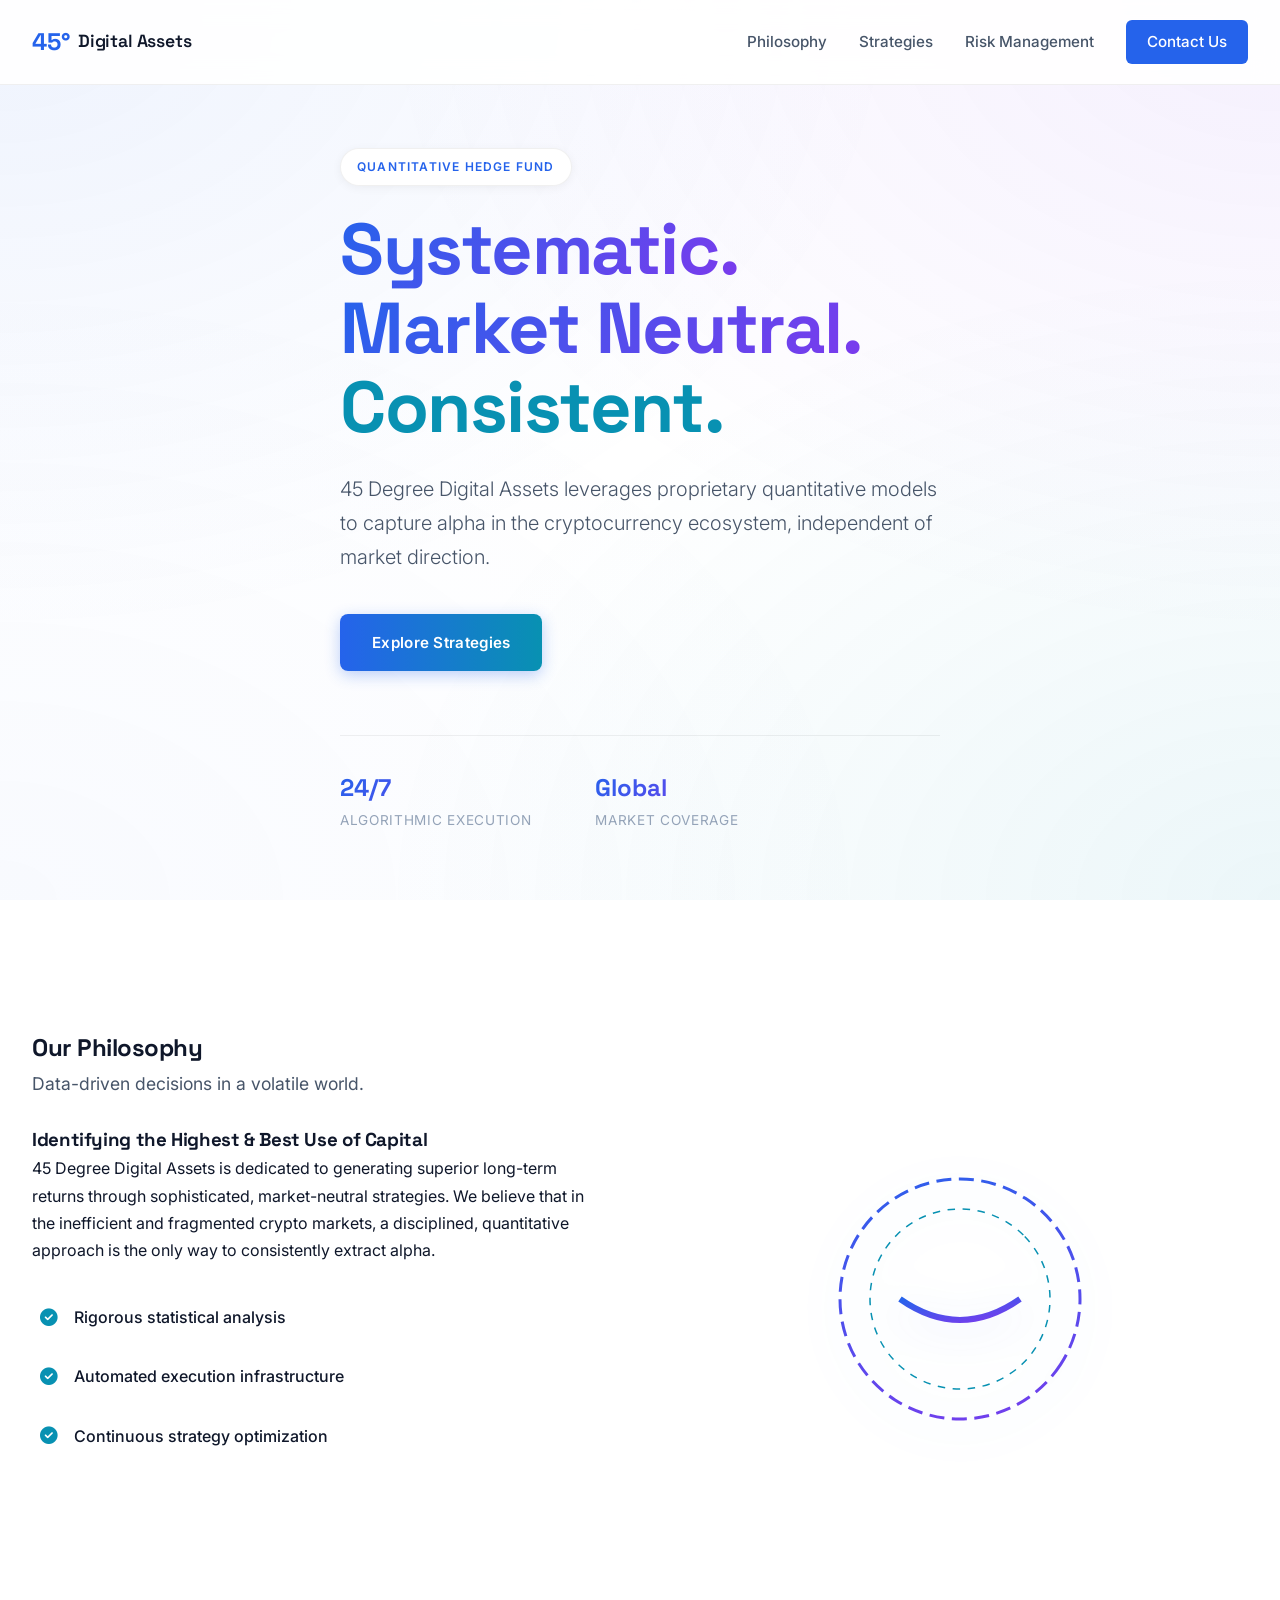
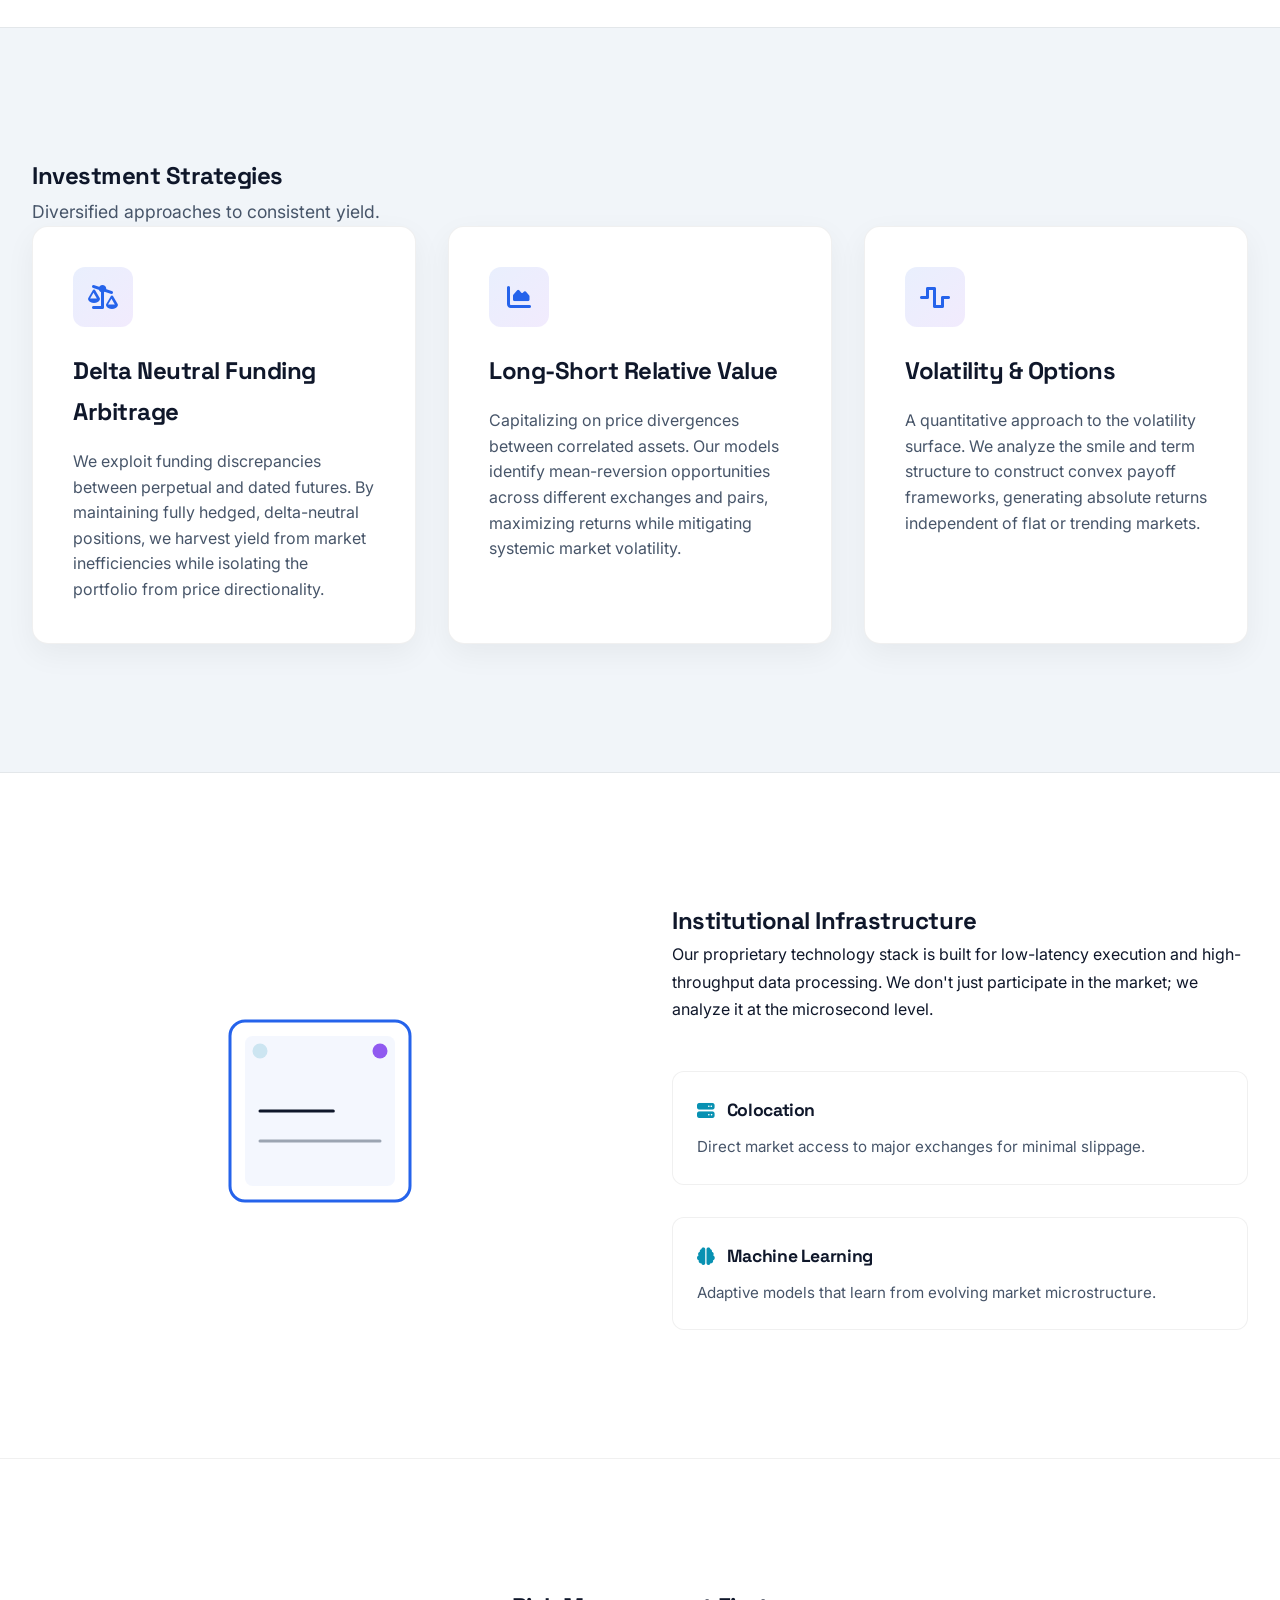
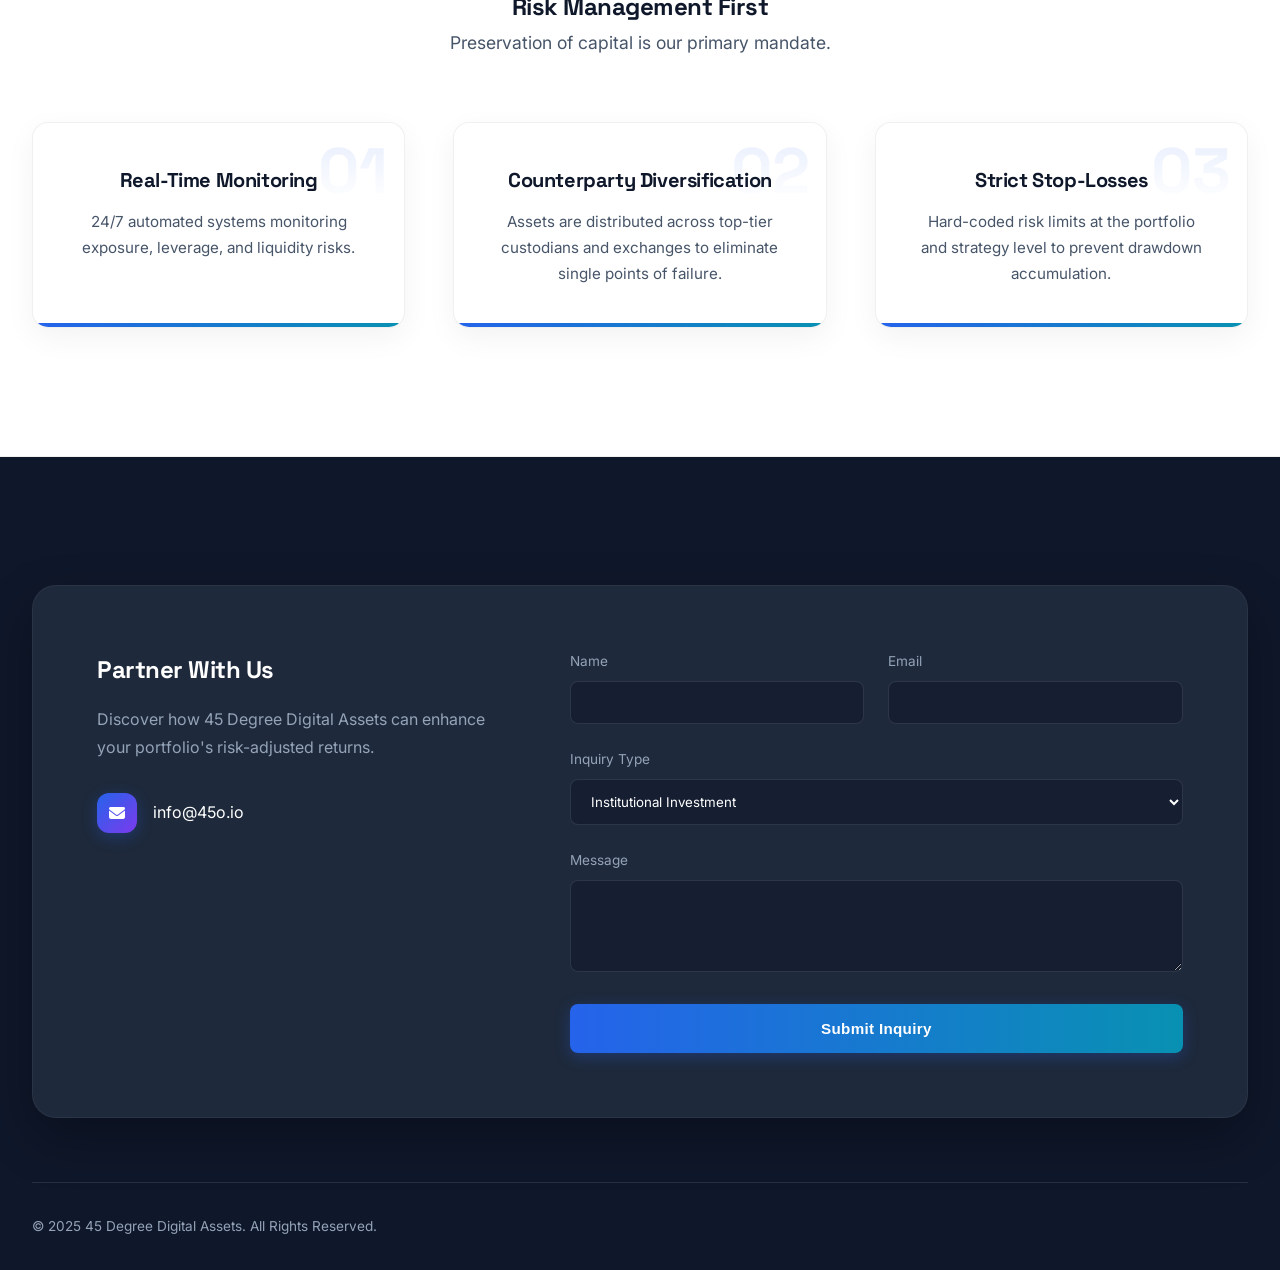
==== index.html @ 2fa5858b "Add 45 Degree Digital Assets website. EOF  Co-authored-by: Cursor <cursoragent@cursor.com>" ====
<!DOCTYPE html>
<html lang="en">
<head>
    <meta charset="UTF-8">
    <meta name="viewport" content="width=device-width, initial-scale=1.0">
    <title>45 Degree Digital Assets | Quantitative Investment</title>
    <link rel="stylesheet" href="styles.css">
    <link rel="preconnect" href="https://fonts.googleapis.com">
    <link rel="preconnect" href="https://fonts.gstatic.com" crossorigin>
    <link href="https://fonts.googleapis.com/css2?family=Inter:wght@300;400;500;600&family=Space+Grotesk:wght@300;400;500;600;700&display=swap" rel="stylesheet">
    <link rel="stylesheet" href="https://cdnjs.cloudflare.com/ajax/libs/font-awesome/6.4.0/css/all.min.css">
</head>
<body>
    <!-- Background Elements -->
    <!-- <canvas id="bg-canvas"></canvas> REMOVED PARTICLES -->
    <div class="overlay-gradient"></div>

    <nav class="navbar">
        <div class="container nav-container">
            <a href="#" class="logo">
                <span class="logo-symbol">45°</span>
                <span class="logo-text">Digital Assets</span>
            </a>
            <div class="nav-links">
                <a href="#philosophy">Philosophy</a>
                <a href="#strategies">Strategies</a>
                <a href="#risk">Risk Management</a>
                <a href="#contact" class="btn-nav">Contact Us</a>
            </div>
            <div class="mobile-toggle">
                <i class="fas fa-bars"></i>
            </div>
        </div>
    </nav>

    <header class="hero">
        <div class="container hero-content">
            <div class="hero-badge animate-up">Quantitative Hedge Fund</div>
            <h1 class="animate-up delay-1">
                <span class="text-gradient">Systematic.</span> <br>
                <span class="text-gradient">Market Neutral.</span> <br>
                <span class="text-white">Consistent.</span>
            </h1>
            <p class="animate-up delay-2">
                45 Degree Digital Assets leverages proprietary quantitative models to capture alpha in the cryptocurrency ecosystem, independent of market direction.
            </p>
            <div class="hero-actions animate-up delay-3">
                <a href="#strategies" class="btn btn-primary">Explore Strategies</a>
            </div>
            
            <div class="hero-stats animate-up delay-4">
                <div class="stat-item">
                    <span class="stat-value">24/7</span>
                    <span class="stat-label">Algorithmic Execution</span>
                </div>
                <div class="stat-item">
                    <span class="stat-value">Global</span>
                    <span class="stat-label">Market Coverage</span>
                </div>
            </div>
        </div>
    </header>

    <section id="philosophy" class="section">
        <div class="container">
            <div class="section-header">
                <h2 class="section-title">Our Philosophy</h2>
                <p class="section-subtitle">Data-driven decisions in a volatile world.</p>
            </div>
            <div class="grid-2-col">
                <div class="text-block fade-in-section">
                    <h3>Identifying the Highest & Best Use of Capital</h3>
                    <p>45 Degree Digital Assets is dedicated to generating superior long-term returns through sophisticated, market-neutral strategies. We believe that in the inefficient and fragmented crypto markets, a disciplined, quantitative approach is the only way to consistently extract alpha.</p>
                    <ul class="feature-list">
                        <li><i class="fas fa-check-circle"></i> Rigorous statistical analysis</li>
                        <li><i class="fas fa-check-circle"></i> Automated execution infrastructure</li>
                        <li><i class="fas fa-check-circle"></i> Continuous strategy optimization</li>
                    </ul>
                </div>
                <div class="visual-block fade-in-section">
                    <div class="svg-container">
                         <!-- Abstract SVG Chart/Graph -->
                        <svg class="svg-icon" viewBox="0 0 200 200" xmlns="http://www.w3.org/2000/svg">
                            <defs>
                                <linearGradient id="grad1" x1="0%" y1="0%" x2="100%" y2="100%">
                                    <stop offset="0%" style="stop-color:#2563eb;stop-opacity:1" />
                                    <stop offset="100%" style="stop-color:#7c3aed;stop-opacity:1" />
                                </linearGradient>
                            </defs>
                            <circle cx="100" cy="100" r="80" fill="none" stroke="url(#grad1)" stroke-width="2" stroke-dasharray="10,5">
                                <animateTransform attributeName="transform" type="rotate" from="0 100 100" to="360 100 100" dur="20s" repeatCount="indefinite" />
                            </circle>
                            <circle cx="100" cy="100" r="60" fill="none" stroke="#0891b2" stroke-width="1" stroke-dasharray="5,5">
                                <animateTransform attributeName="transform" type="rotate" from="360 100 100" to="0 100 100" dur="15s" repeatCount="indefinite" />
                            </circle>
                            <path d="M60,100 Q100,40 140,100 T220,100" fill="none" stroke="url(#grad1)" stroke-width="4">
                                <animate attributeName="d" values="M60,100 Q100,40 140,100; M60,100 Q100,160 140,100; M60,100 Q100,40 140,100" dur="5s" repeatCount="indefinite" />
                            </path>
                        </svg>
                    </div>
                </div>
            </div>
        </div>
    </section>

    <section id="strategies" class="section dark-section">
        <div class="container">
            <div class="section-header">
                <h2 class="section-title">Investment Strategies</h2>
                <p class="section-subtitle">Diversified approaches to consistent yield.</p>
            </div>
            <div class="strategies-grid">
                <div class="strategy-card fade-in-section">
                    <div class="card-icon"><i class="fas fa-balance-scale-right"></i></div>
                    <h3>Delta Neutral Funding Arbitrage</h3>
                    <p>We exploit funding discrepancies between perpetual and dated futures. By maintaining fully hedged, delta-neutral positions, we harvest yield from market inefficiencies while isolating the portfolio from price directionality.</p>
                </div>
                <div class="strategy-card fade-in-section">
                    <div class="card-icon"><i class="fas fa-chart-area"></i></div>
                    <h3>Long-Short Relative Value</h3>
                    <p>Capitalizing on price divergences between correlated assets. Our models identify mean-reversion opportunities across different exchanges and pairs, maximizing returns while mitigating systemic market volatility.</p>
                </div>
                <div class="strategy-card fade-in-section">
                    <div class="card-icon"><i class="fas fa-wave-square"></i></div>
                    <h3>Volatility & Options</h3>
                    <p>A quantitative approach to the volatility surface. We analyze the smile and term structure to construct convex payoff frameworks, generating absolute returns independent of flat or trending markets.</p>
                </div>
            </div>
        </div>
    </section>

    <section id="technology" class="section">
        <div class="container">
            <div class="grid-2-col reverse-mobile">
                <div class="visual-block fade-in-section">
                     <div class="tech-visual">
                         <!-- Server/Node SVG -->
                         <svg width="300" height="300" viewBox="0 0 200 200" xmlns="http://www.w3.org/2000/svg">
                            <rect x="40" y="40" width="120" height="120" rx="10" fill="none" stroke="#2563eb" stroke-width="2" />
                            <rect x="50" y="50" width="100" height="100" rx="5" fill="rgba(37, 99, 235, 0.05)" />
                            
                            <circle cx="60" cy="60" r="5" fill="#0891b2">
                                <animate attributeName="opacity" values="0;1;0" dur="2s" repeatCount="indefinite" />
                            </circle>
                            <circle cx="140" cy="60" r="5" fill="#7c3aed">
                                <animate attributeName="opacity" values="0;1;0" dur="2s" begin="1s" repeatCount="indefinite" />
                            </circle>
                            
                            <line x1="60" y1="100" x2="140" y2="100" stroke="#0f172a" stroke-width="2" stroke-linecap="round">
                                <animate attributeName="stroke-dasharray" values="0,80; 80,0" dur="3s" repeatCount="indefinite" />
                            </line>
                            <line x1="60" y1="120" x2="140" y2="120" stroke="#475569" stroke-width="2" stroke-linecap="round" opacity="0.5"/>
                        </svg>
                     </div>
                </div>
                <div class="text-block fade-in-section">
                    <h2 class="section-title">Institutional Infrastructure</h2>
                    <p>Our proprietary technology stack is built for low-latency execution and high-throughput data processing. We don't just participate in the market; we analyze it at the microsecond level.</p>
                    <div class="tech-features">
                        <div class="tech-item">
                            <h4><i class="fas fa-server"></i> Colocation</h4>
                            <p>Direct market access to major exchanges for minimal slippage.</p>
                        </div>
                        <div class="tech-item">
                            <h4><i class="fas fa-brain"></i> Machine Learning</h4>
                            <p>Adaptive models that learn from evolving market microstructure.</p>
                        </div>
                    </div>
                </div>
            </div>
        </div>
    </section>

    <section id="risk" class="section dark-section">
        <div class="container centered-text">
            <div class="section-header">
                <h2 class="section-title">Risk Management First</h2>
                <p class="section-subtitle">Preservation of capital is our primary mandate.</p>
            </div>
            <div class="risk-grid">
                <div class="risk-item fade-in-section">
                    <span class="risk-number">01</span>
                    <h3>Real-Time Monitoring</h3>
                    <p>24/7 automated systems monitoring exposure, leverage, and liquidity risks.</p>
                </div>
                <div class="risk-item fade-in-section">
                    <span class="risk-number">02</span>
                    <h3>Counterparty Diversification</h3>
                    <p>Assets are distributed across top-tier custodians and exchanges to eliminate single points of failure.</p>
                </div>
                <div class="risk-item fade-in-section">
                    <span class="risk-number">03</span>
                    <h3>Strict Stop-Losses</h3>
                    <p>Hard-coded risk limits at the portfolio and strategy level to prevent drawdown accumulation.</p>
                </div>
            </div>
        </div>
    </section>

    <section id="contact" class="section footer-section">
        <div class="container">
            <div class="contact-wrapper fade-in-section">
                <div class="contact-info">
                    <h2>Partner With Us</h2>
                    <p>Discover how 45 Degree Digital Assets can enhance your portfolio's risk-adjusted returns.</p>
                    <div class="info-item">
                        <i class="fas fa-envelope"></i>
                        <span>info@45o.io</span>
                    </div>
                </div>
                <form class="contact-form" id="contactForm">
                    <div class="form-row">
                        <div class="form-group">
                            <label>Name</label>
                            <input type="text" required>
                        </div>
                        <div class="form-group">
                            <label>Email</label>
                            <input type="email" required>
                        </div>
                    </div>
                    <div class="form-group">
                        <label>Inquiry Type</label>
                        <select>
                            <option>Institutional Investment</option>
                            <option>General Inquiry</option>
                            <option>Partnership</option>
                        </select>
                    </div>
                    <div class="form-group">
                        <label>Message</label>
                        <textarea rows="4" required></textarea>
                    </div>
                    <button type="submit" class="btn btn-primary full-width">Submit Inquiry</button>
                </form>
            </div>
            <div class="footer-bottom">
                <p>&copy; 2025 45 Degree Digital Assets. All Rights Reserved.</p>
            </div>
        </div>
    </section>

    <script src="script.js"></script>
</body>
</html>
---- styles.css ----
:root {
    /* Professional Light Theme */
    --bg-dark: #ffffff;
    --bg-card: #ffffff;
    --bg-card-hover: #ffffff;
    
    --text-primary: #0f172a;
    --text-secondary: #475569;
    --text-muted: #94a3b8;
    
    /* Corporate Blue - Trustworthy & Stable */
    --accent-primary: #2563eb; /* Royal Blue */
    --accent-secondary: #0891b2; /* Cyan/Teal */
    --accent-tertiary: #7c3aed; /* Purple */
    
    --gradient-main: linear-gradient(135deg, #2563eb 0%, #7c3aed 100%);
    --gradient-mesh: radial-gradient(at 0% 0%, rgba(37, 99, 235, 0.15) 0px, transparent 50%),
                     radial-gradient(at 100% 0%, rgba(124, 58, 237, 0.15) 0px, transparent 50%),
                     radial-gradient(at 100% 100%, rgba(8, 145, 178, 0.15) 0px, transparent 50%),
                     radial-gradient(at 0% 100%, rgba(37, 99, 235, 0.05) 0px, transparent 50%);
    
    --font-heading: 'Space Grotesk', sans-serif;
    --font-body: 'Inter', sans-serif;
    
    --border-light: rgba(0, 0, 0, 0.06);
    --glass-bg: rgba(255, 255, 255, 0.8);
    --glass-border: rgba(255, 255, 255, 0.5);
}

* {
    margin: 0;
    padding: 0;
    box-sizing: border-box;
}

html {
    scroll-behavior: smooth;
}

body {
    font-family: var(--font-body);
    background-color: var(--bg-dark);
    color: var(--text-primary);
    line-height: 1.7;
    overflow-x: hidden;
}

/* Backgrounds */
#bg-canvas {
    display: none; /* Hide the canvas */
}

.overlay-gradient {
    position: fixed;
    top: 0;
    left: 0;
    width: 100%;
    height: 100%;
    /* Enhanced gradient mesh to carry the visual load without particles */
    background: 
        radial-gradient(at 0% 0%, rgba(37, 99, 235, 0.08) 0px, transparent 50%),
        radial-gradient(at 100% 0%, rgba(124, 58, 237, 0.08) 0px, transparent 50%),
        radial-gradient(at 100% 100%, rgba(8, 145, 178, 0.08) 0px, transparent 50%),
        radial-gradient(at 0% 100%, rgba(37, 99, 235, 0.03) 0px, transparent 50%);
    z-index: -2;
    pointer-events: none;
    /* Removed pulse animation for a calmer background */
}

@keyframes meshPulse {
    0% { transform: scale(1); opacity: 0.8; }
    100% { transform: scale(1.1); opacity: 1; }
}

/* Typography */
h1, h2, h3, h4 {
    font-family: var(--font-heading);
    font-weight: 700;
    color: var(--text-primary);
    letter-spacing: -0.02em;
}

.text-gradient {
    background: var(--gradient-main);
    -webkit-background-clip: text;
    -webkit-text-fill-color: transparent;
    background-clip: text;
    display: inline-block;
}

.text-white {
    color: var(--accent-secondary);
}

/* Navigation */
.navbar {
    position: fixed;
    top: 0;
    width: 100%;
    padding: 1.25rem 0;
    z-index: 1000;
    background: rgba(255, 255, 255, 0.9);
    backdrop-filter: blur(12px);
    border-bottom: 1px solid var(--border-light);
}

.nav-container {
    display: flex;
    justify-content: space-between;
    align-items: center;
}

.logo {
    display: flex;
    align-items: center;
    gap: 0.5rem;
    text-decoration: none;
}

.logo-symbol {
    font-family: var(--font-heading);
    font-weight: 700;
    font-size: 1.5rem;
    color: var(--accent-primary);
    background: none;
    -webkit-text-fill-color: initial;
}

.logo-text {
    font-family: var(--font-heading);
    font-weight: 600;
    font-size: 1.1rem;
    color: var(--text-primary);
    letter-spacing: -0.01em;
}

.nav-links {
    display: flex;
    gap: 2rem;
    align-items: center;
}

.nav-links a {
    color: var(--text-secondary);
    text-decoration: none;
    font-size: 0.95rem;
    font-weight: 500;
    transition: color 0.3s ease;
}

.nav-links a:not(.btn-nav):hover {
    color: var(--accent-primary);
}

.btn-nav {
    padding: 0.5rem 1.25rem;
    background: var(--accent-primary);
    border-radius: 6px;
    color: white !important;
    border: 1px solid transparent;
    transition: all 0.3s ease;
}

.btn-nav:hover {
    background: var(--accent-tertiary);
    transform: translateY(-1px);
    box-shadow: 0 4px 12px rgba(124, 58, 237, 0.3);
}

.mobile-toggle {
    display: none;
    font-size: 1.5rem;
    color: var(--text-primary);
    cursor: pointer;
}

/* Container */
.container {
    max-width: 1280px;
    margin: 0 auto;
    padding: 0 2rem;
}

/* Hero Section */
.hero {
    min-height: 100vh;
    display: flex;
    align-items: center;
    padding-top: 80px;
    position: relative;
    overflow: hidden;
}

.hero-content {
    max-width: 800px;
    z-index: 1;
    position: relative;
}

.hero-badge {
    display: inline-block;
    padding: 0.5rem 1rem;
    background: white;
    border: 1px solid var(--border-light);
    color: var(--accent-primary);
    letter-spacing: 0.1em;
    font-size: 0.75rem;
    font-weight: 600;
    margin-bottom: 1.5rem;
    text-transform: uppercase;
    border-radius: 50px;
    box-shadow: 0 2px 10px rgba(0,0,0,0.05);
}

.hero h1 {
    font-size: 4.5rem;
    line-height: 1.1;
    margin-bottom: 1.5rem;
}

.hero p {
    font-size: 1.25rem;
    color: var(--text-secondary);
    margin-bottom: 2.5rem;
    max-width: 600px;
    font-weight: 300;
}

.hero-actions {
    display: flex;
    gap: 1rem;
    margin-bottom: 4rem;
}

.btn {
    display: inline-flex;
    align-items: center;
    justify-content: center;
    padding: 1rem 2rem;
    border-radius: 8px;
    font-weight: 600;
    text-decoration: none;
    transition: all 0.3s ease;
    font-size: 0.95rem;
    letter-spacing: 0.02em;
    cursor: pointer;
}

.btn-primary {
    background: var(--accent-primary);
    background: linear-gradient(90deg, var(--accent-primary), var(--accent-secondary));
    color: white;
    box-shadow: 0 4px 15px rgba(37, 99, 235, 0.3);
    border: none;
}

.btn-primary:hover {
    transform: translateY(-2px);
    box-shadow: 0 8px 25px rgba(37, 99, 235, 0.4);
}

.hero-stats {
    display: flex;
    gap: 4rem;
    padding-top: 2rem;
    border-top: 1px solid var(--border-light);
}

.stat-item {
    display: flex;
    flex-direction: column;
}

.stat-value {
    font-family: var(--font-heading);
    font-size: 1.5rem;
    font-weight: 700;
    background: var(--gradient-main);
    -webkit-background-clip: text;
    -webkit-text-fill-color: transparent;
}

.stat-label {
    font-size: 0.85rem;
    color: var(--text-muted);
    text-transform: uppercase;
    letter-spacing: 0.05em;
}

/* Sections Common */
.section {
    padding: 8rem 0;
    position: relative;
}

/* Alternating Section Colors */
.section:nth-of-type(odd) {
    background-color: var(--bg-dark); /* White */
}

.section:nth-of-type(even) {
    background-color: #f8fafc; /* Very subtle slate/grey */
    border-top: 1px solid var(--border-light);
    border-bottom: 1px solid var(--border-light);
}

/* Specific Section Adjustments */
#strategies {
    /* Ensure cards stand out on light grey background */
    background-color: #f1f5f9; 
}

.strategy-card {
    /* Cards stay white to pop against the grey section */
    background: white;
}

/* Risk section is usually even in this layout, so it gets the grey background */
#risk {
    background-color: white; /* Override if needed, or keep alternate */
}

/* Footer stays dark */
.footer-section {
    background-color: #0f172a !important;
}
    margin-bottom: 4rem;
    max-width: 600px;
}

.section-title {
    font-size: 2.5rem;
    margin-bottom: 1rem;
    font-weight: 600;
    letter-spacing: -0.03em;
    background: linear-gradient(90deg, var(--text-primary), var(--accent-primary));
    -webkit-background-clip: text;
    -webkit-text-fill-color: transparent;
}

.section-subtitle {
    font-size: 1.1rem;
    color: var(--text-secondary);
}

.centered-text {
    text-align: center;
    margin-left: auto;
    margin-right: auto;
}

.grid-2-col {
    display: grid;
    grid-template-columns: 1fr 1fr;
    gap: 4rem;
    align-items: center;
}

/* Cards - 3D Effect Base */
.strategy-card {
    background: white;
    border: 1px solid var(--border-light);
    padding: 2.5rem;
    border-radius: 16px;
    transition: all 0.1s ease; /* Fast transition for tilt */
    position: relative;
    overflow: hidden;
    box-shadow: 0 10px 30px rgba(0,0,0,0.05);
    z-index: 1;
}

/* Card Glow Effect */
.strategy-card::before {
    content: '';
    position: absolute;
    top: 0;
    left: 0;
    width: 100%;
    height: 100%;
    background: radial-gradient(circle at var(--mouse-x, 50%) var(--mouse-y, 50%), rgba(37, 99, 235, 0.1), transparent 60%);
    opacity: 0;
    transition: opacity 0.3s;
    z-index: -1;
    pointer-events: none;
}

.strategy-card:hover::before {
    opacity: 1;
}

.strategy-card:hover {
    transform: translateY(-5px);
    border-color: var(--accent-primary);
    box-shadow: 0 20px 40px rgba(37, 99, 235, 0.15);
}

.card-icon {
    width: 60px;
    height: 60px;
    background: linear-gradient(135deg, rgba(37, 99, 235, 0.1), rgba(124, 58, 237, 0.1));
    border-radius: 12px;
    display: flex;
    align-items: center;
    justify-content: center;
    color: var(--accent-primary);
    font-size: 1.5rem;
    margin-bottom: 1.5rem;
}

.strategy-card h3 {
    font-size: 1.5rem;
    margin-bottom: 1rem;
    color: var(--text-primary);
}

.strategy-card p {
    color: var(--text-secondary);
    font-size: 1rem;
    line-height: 1.6;
}

.strategies-grid {
    display: grid;
    grid-template-columns: repeat(auto-fit, minmax(350px, 1fr));
    gap: 2rem;
}

/* Feature List */
.feature-list {
    list-style: none;
    margin-top: 2rem;
}

.feature-list li {
    display: flex;
    align-items: center;
    gap: 1rem;
    margin-bottom: 1rem;
    color: var(--text-primary);
    font-weight: 500;
    padding: 0.5rem;
    background: rgba(255,255,255,0.5);
    border-radius: 8px;
    transition: background 0.3s;
}

.feature-list li:hover {
    background: white;
    box-shadow: 0 4px 12px rgba(0,0,0,0.05);
}

.feature-list i {
    color: var(--accent-secondary);
    font-size: 1.1rem;
}

/* Visual Elements - SVG & Animation */
.visual-block {
    position: relative;
    height: 400px;
    display: flex;
    align-items: center;
    justify-content: center;
}

/* Replaced abstract shape with SVG Container */
.svg-container {
    width: 100%;
    height: 100%;
    display: flex;
    justify-content: center;
    align-items: center;
}

.svg-icon {
    width: 300px;
    height: 300px;
    filter: drop-shadow(0 10px 20px rgba(37, 99, 235, 0.2));
    animation: float 6s ease-in-out infinite;
}

@keyframes float {
    0%, 100% { transform: translateY(0px); }
    50% { transform: translateY(-20px); }
}

/* Technology Section */
.tech-features {
    margin-top: 3rem;
    display: grid;
    gap: 2rem;
}

.tech-item {
    padding: 1.5rem;
    background: white;
    border-radius: 12px;
    border: 1px solid var(--border-light);
    transition: all 0.3s;
}

.tech-item:hover {
    border-color: var(--accent-secondary);
    box-shadow: 0 10px 20px rgba(8, 145, 178, 0.1);
}

.tech-item h4 {
    display: flex;
    align-items: center;
    gap: 0.75rem;
    margin-bottom: 0.5rem;
    font-size: 1.1rem;
}

.tech-item i {
    color: var(--accent-secondary);
}

.tech-item p {
    color: var(--text-secondary);
    font-size: 0.95rem;
    padding-left: 0;
    margin-top: 0.5rem;
}

/* Risk Section */
.risk-grid {
    display: grid;
    grid-template-columns: repeat(auto-fit, minmax(300px, 1fr));
    gap: 3rem;
    margin-top: 4rem;
}

.risk-item {
    padding: 2.5rem;
    background: white;
    border-radius: 16px;
    box-shadow: 0 10px 30px rgba(0,0,0,0.05);
    border: 1px solid var(--border-light);
    position: relative;
    overflow: hidden;
    transition: transform 0.3s;
}

.risk-item:hover {
    transform: translateY(-5px);
}

.risk-item::after {
    content: '';
    position: absolute;
    bottom: 0;
    left: 0;
    width: 100%;
    height: 4px;
    background: linear-gradient(90deg, var(--accent-primary), var(--accent-secondary));
}

.risk-number {
    font-family: var(--font-heading);
    font-size: 4rem;
    font-weight: 700;
    background: linear-gradient(180deg, rgba(37, 99, 235, 0.1) 0%, rgba(255,255,255,0) 100%);
    -webkit-background-clip: text;
    -webkit-text-fill-color: transparent;
    position: absolute;
    top: 1rem;
    right: 1rem;
    line-height: 1;
}

.risk-item h3 {
    font-size: 1.25rem;
    margin-bottom: 0.75rem;
    color: var(--text-primary);
    position: relative;
    z-index: 1;
}

.risk-item p {
    color: var(--text-secondary);
    font-size: 0.95rem;
    position: relative;
    z-index: 1;
}

/* Contact Footer */
.footer-section {
    background: #0f172a;
    padding-bottom: 2rem;
    color: #e2e8f0;
}

.footer-section h2, .footer-section .info-item, .footer-section .legal-links a {
    color: white;
}

.contact-wrapper {
    display: grid;
    grid-template-columns: 1fr 1.5fr;
    gap: 4rem;
    background: #1e293b;
    padding: 4rem;
    border-radius: 24px;
    border: 1px solid rgba(255,255,255,0.05);
    margin-bottom: 4rem;
    box-shadow: 0 20px 50px rgba(0,0,0,0.3);
}

.contact-info h2 {
    margin-bottom: 1rem;
}

.contact-info p {
    color: #94a3b8;
    margin-bottom: 2rem;
}

.info-item {
    display: flex;
    align-items: center;
    gap: 1rem;
    margin-bottom: 1rem;
    color: white;
}

.info-item i {
    width: 40px;
    height: 40px;
    background: linear-gradient(135deg, var(--accent-primary), var(--accent-tertiary));
    display: flex;
    align-items: center;
    justify-content: center;
    border-radius: 12px;
    font-size: 1rem;
    box-shadow: 0 4px 15px rgba(37, 99, 235, 0.3);
}

.contact-form {
    display: flex;
    flex-direction: column;
    gap: 1.5rem;
}

.form-row {
    display: grid;
    grid-template-columns: 1fr 1fr;
    gap: 1.5rem;
}

.form-group label {
    display: block;
    font-size: 0.85rem;
    color: #94a3b8;
    margin-bottom: 0.5rem;
}

.form-group input,
.form-group select,
.form-group textarea {
    width: 100%;
    background: rgba(15, 23, 42, 0.5);
    border: 1px solid rgba(255,255,255,0.1);
    padding: 0.8rem 1rem;
    border-radius: 8px;
    color: white;
    font-family: var(--font-body);
    transition: border-color 0.3s, box-shadow 0.3s;
}

.form-group input:focus,
.form-group select:focus,
.form-group textarea:focus {
    outline: none;
    border-color: var(--accent-primary);
    box-shadow: 0 0 0 2px rgba(37, 99, 235, 0.2);
}

.full-width {
    width: 100%;
}

.footer-bottom {
    display: flex;
    justify-content: space-between;
    padding-top: 2rem;
    border-top: 1px solid rgba(255,255,255,0.1);
    color: #94a3b8;
    font-size: 0.85rem;
}

.legal-links {
    display: flex;
    gap: 2rem;
}

.legal-links a {
    color: #94a3b8;
    text-decoration: none;
}

/* Responsive */
@media (max-width: 968px) {
    .hero h1 { font-size: 3.5rem; }
    .contact-wrapper { grid-template-columns: 1fr; padding: 2rem; }
    .grid-2-col { grid-template-columns: 1fr; }
    .reverse-mobile { display: flex; flex-direction: column-reverse; }
    .hero-stats { flex-direction: column; gap: 1.5rem; }
}

@media (max-width: 768px) {
    .nav-links { display: none; }
    .mobile-toggle { display: block; }
    .nav-links.active {
        display: flex;
        flex-direction: column;
        position: fixed;
        top: 0;
        left: 0;
        width: 100%;
        height: 100vh;
        background: rgba(255, 255, 255, 0.98);
        backdrop-filter: blur(15px);
        justify-content: center;
        padding: 2rem;
        gap: 2.5rem;
        z-index: 1000;
    }
    .hero h1 { font-size: 2.5rem; margin-top: 1rem; }
    .form-row { grid-template-columns: 1fr; }
    .section { padding: 5rem 0; }
}

@media (max-width: 480px) {
    .container { padding: 0 1.5rem; }
    .hero h1 { font-size: 2rem; }
    .btn { width: 100%; }
}

/* Animations */
.animate-up {
    opacity: 0;
    transform: translateY(20px);
    animation: fadeInUp 0.8s cubic-bezier(0.16, 1, 0.3, 1) forwards;
}

.delay-1 { animation-delay: 0.1s; }
.delay-2 { animation-delay: 0.2s; }
.delay-3 { animation-delay: 0.3s; }
.delay-4 { animation-delay: 0.4s; }

@keyframes fadeInUp {
    to { opacity: 1; transform: translateY(0); }
}

.fade-in-section {
    opacity: 0;
    transform: translateY(40px);
    transition: opacity 0.8s ease-out, transform 0.8s ease-out;
}

.fade-in-section.visible {
    opacity: 1;
    transform: translateY(0);
}
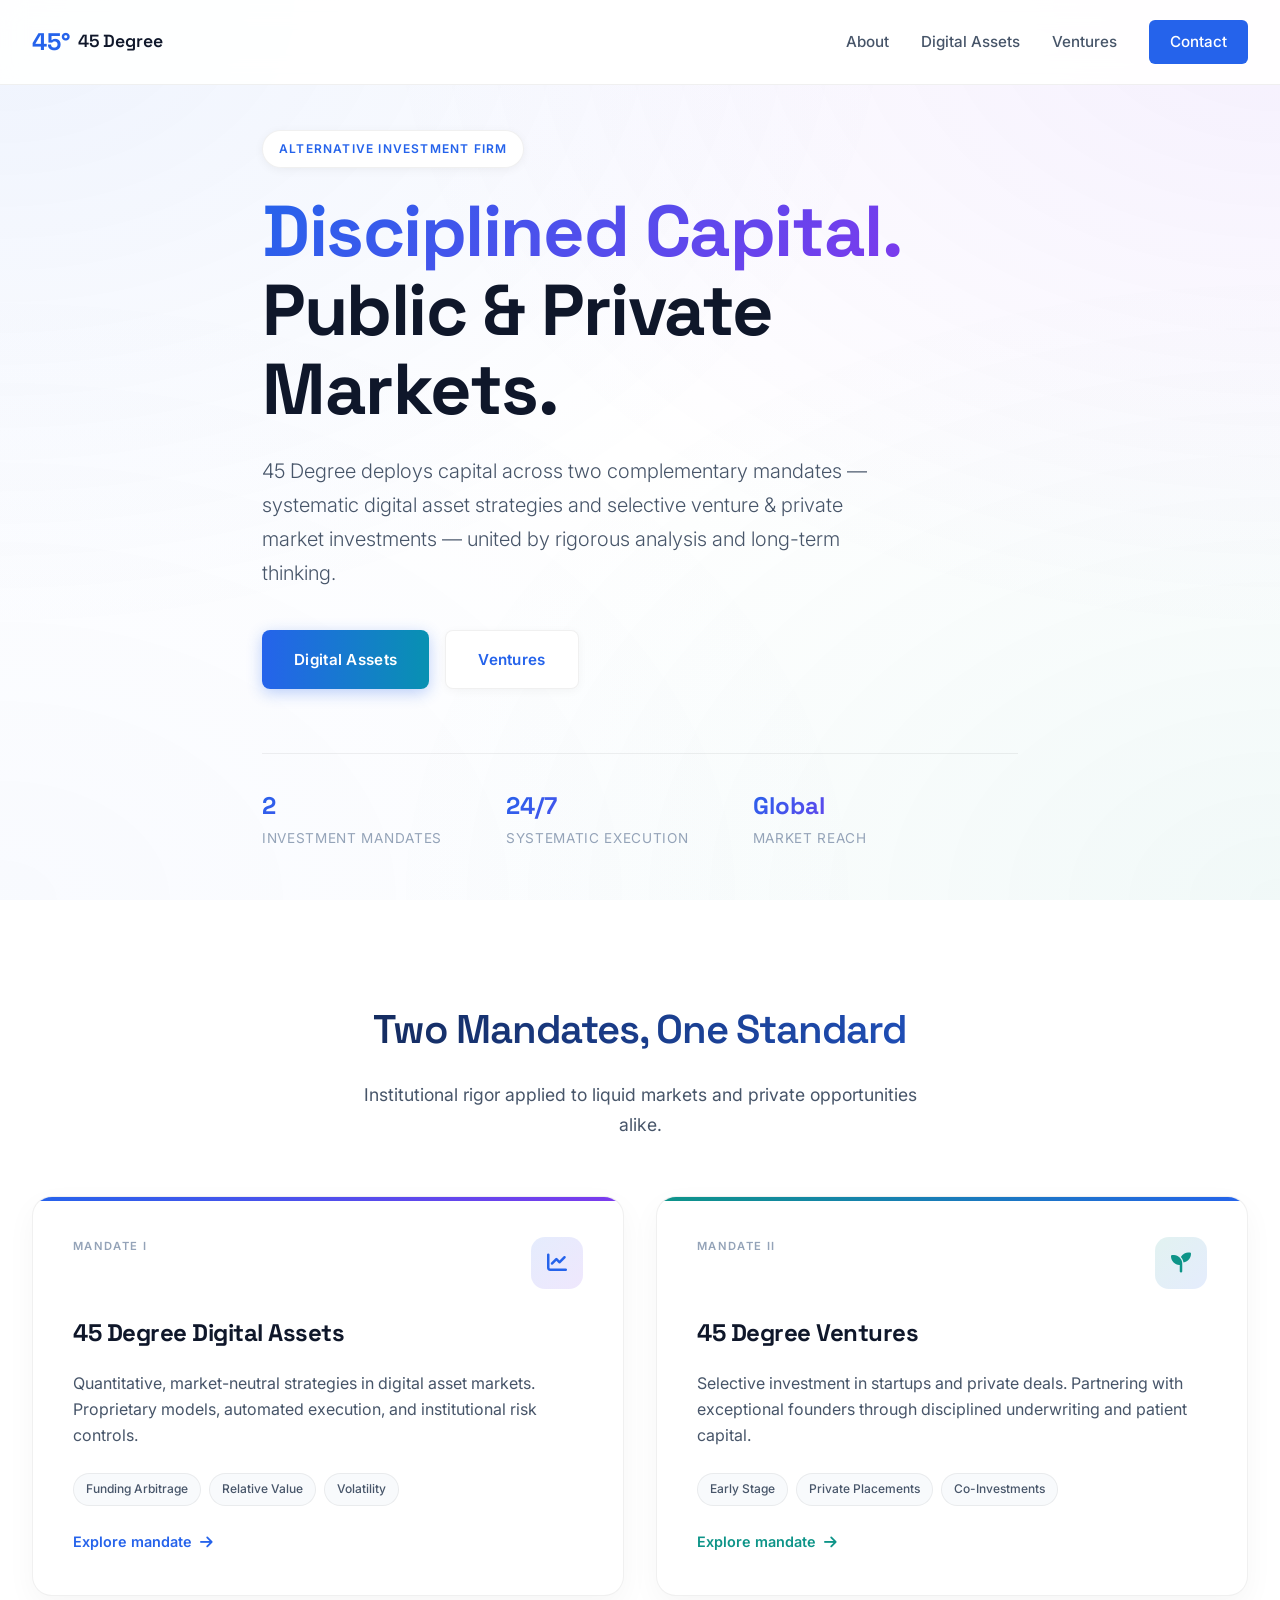
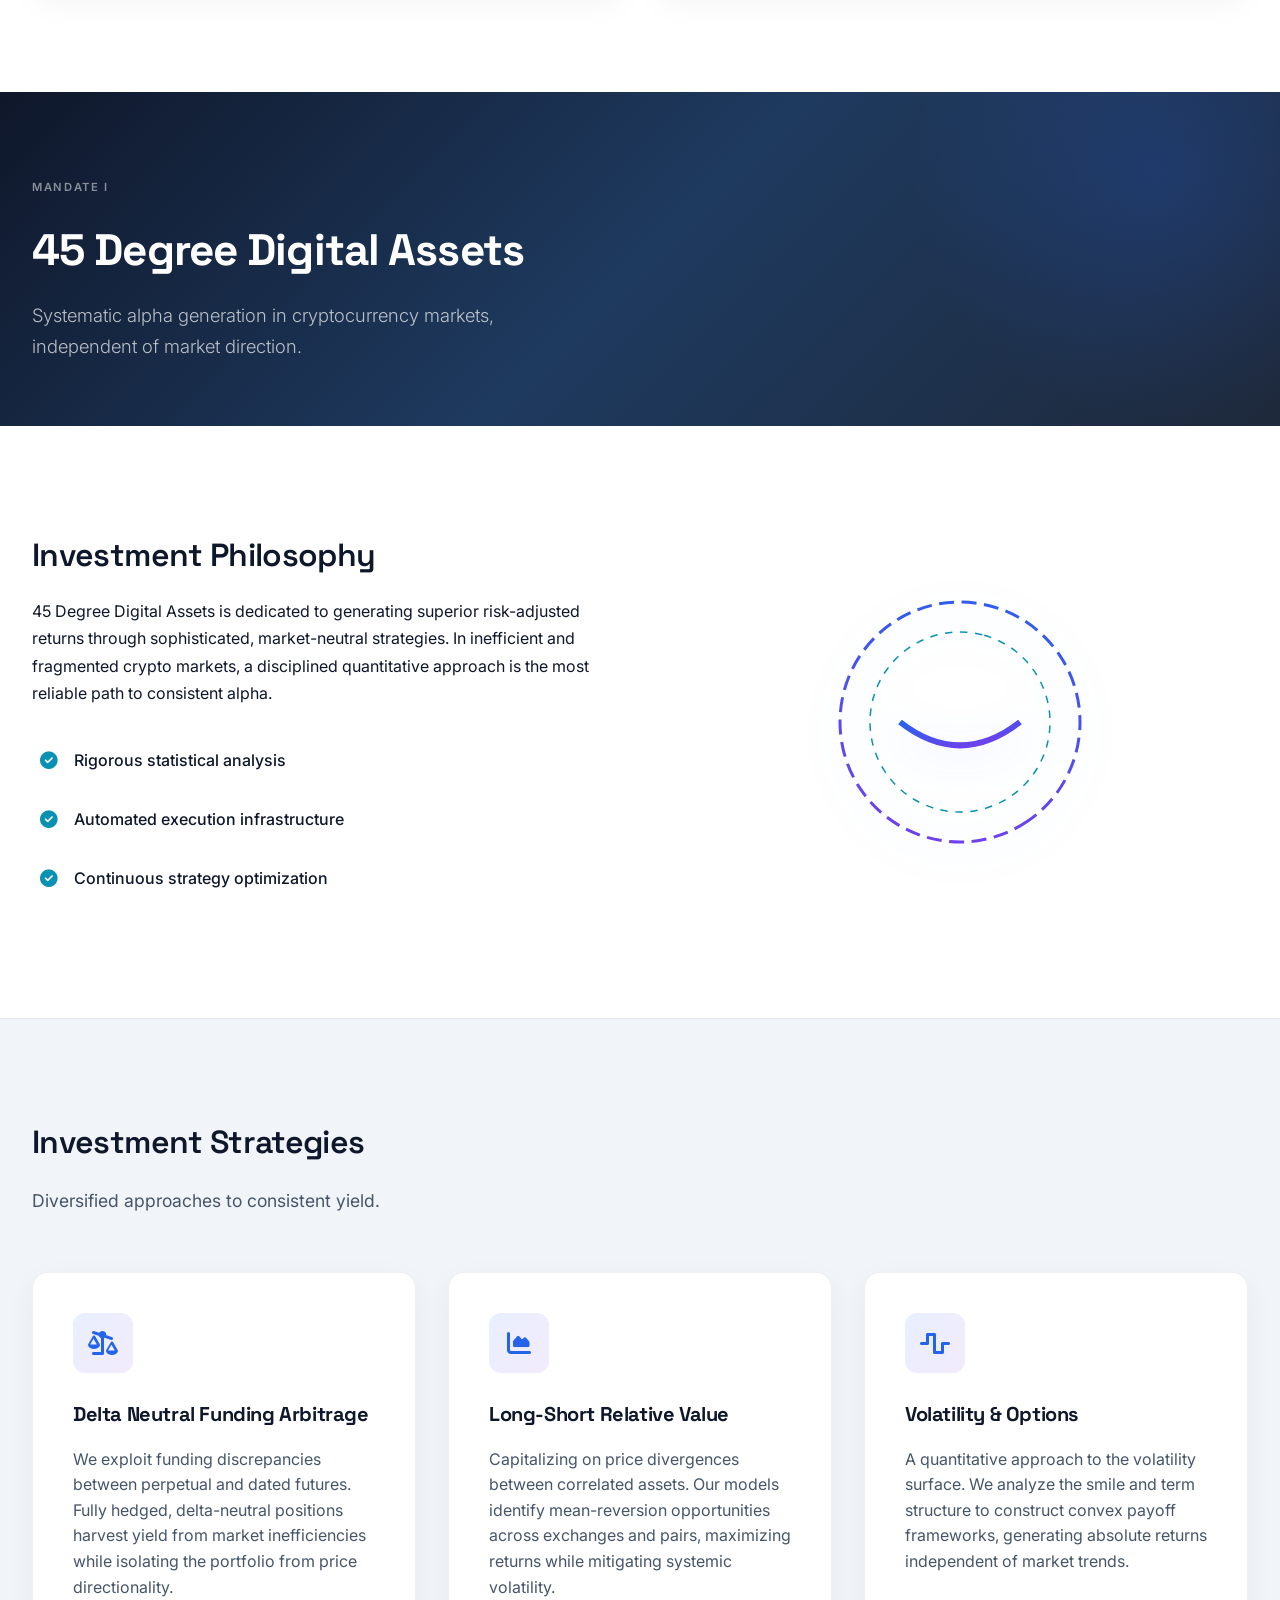
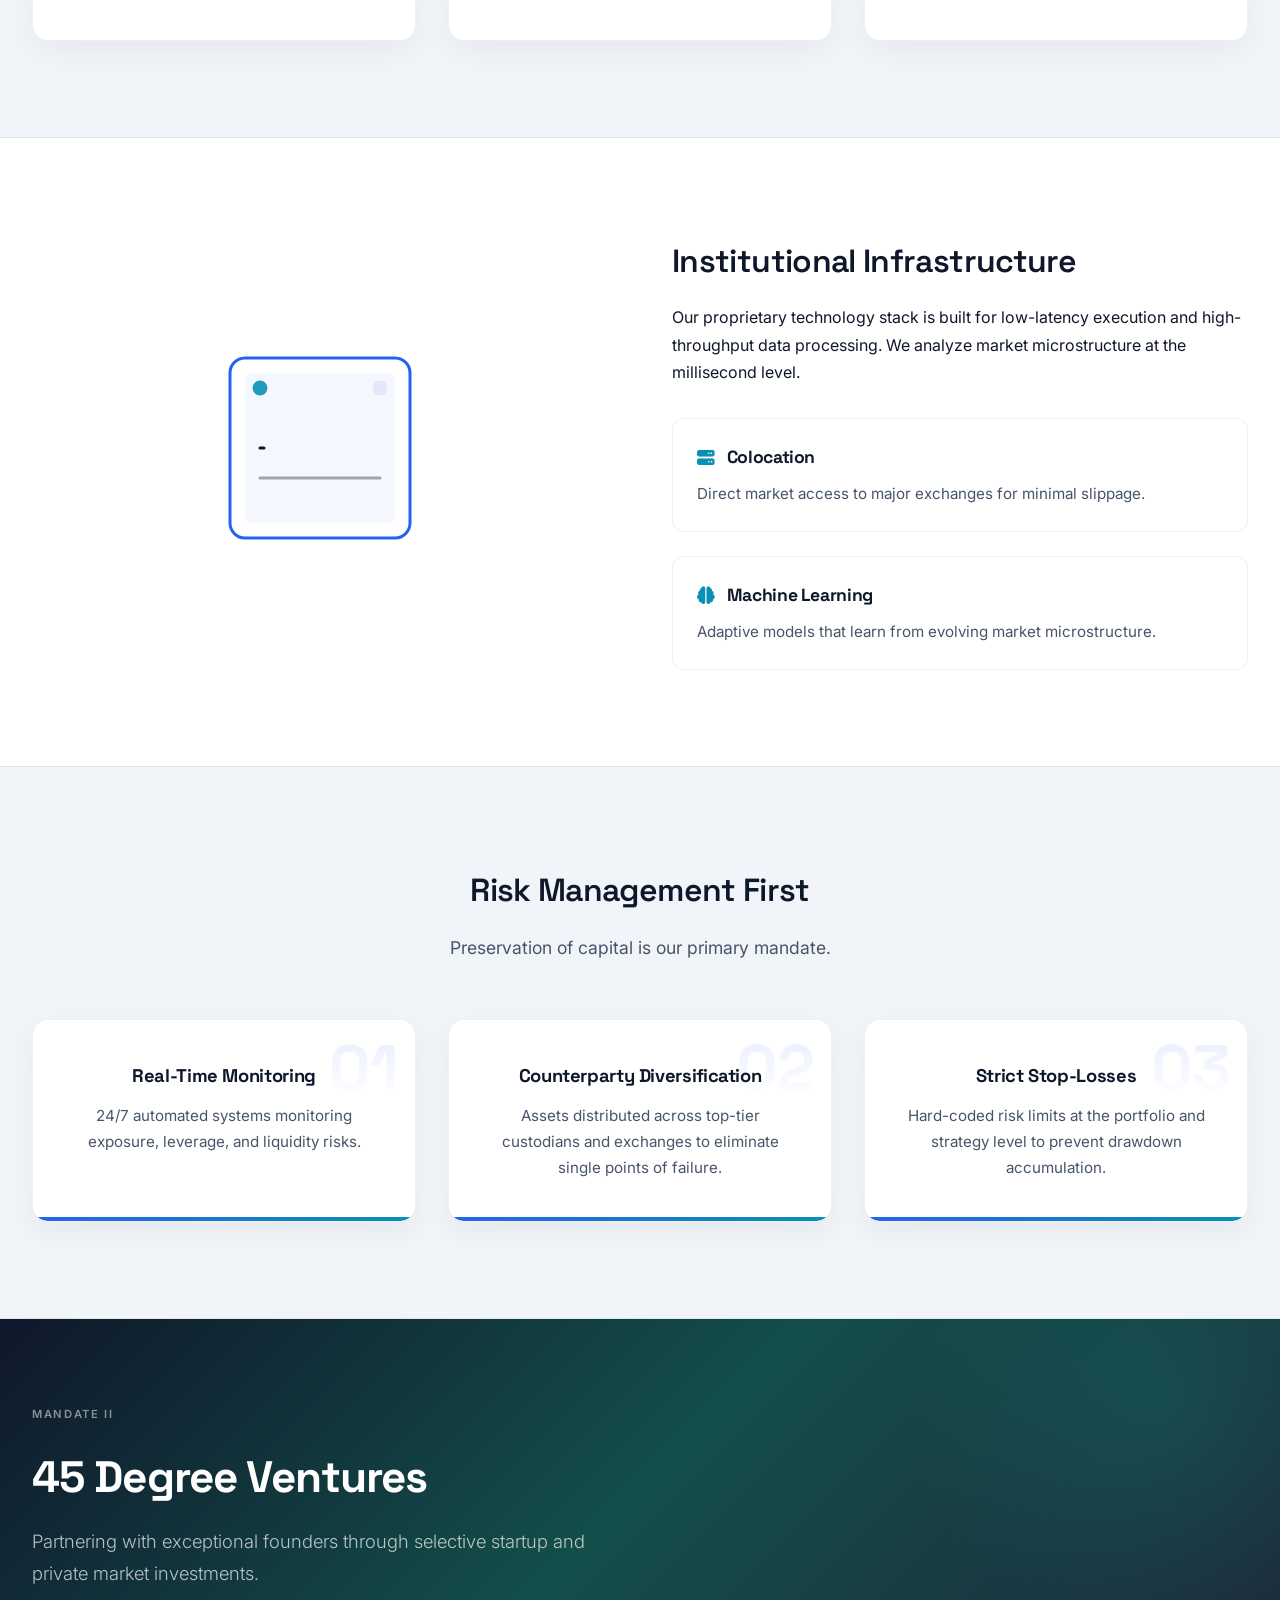
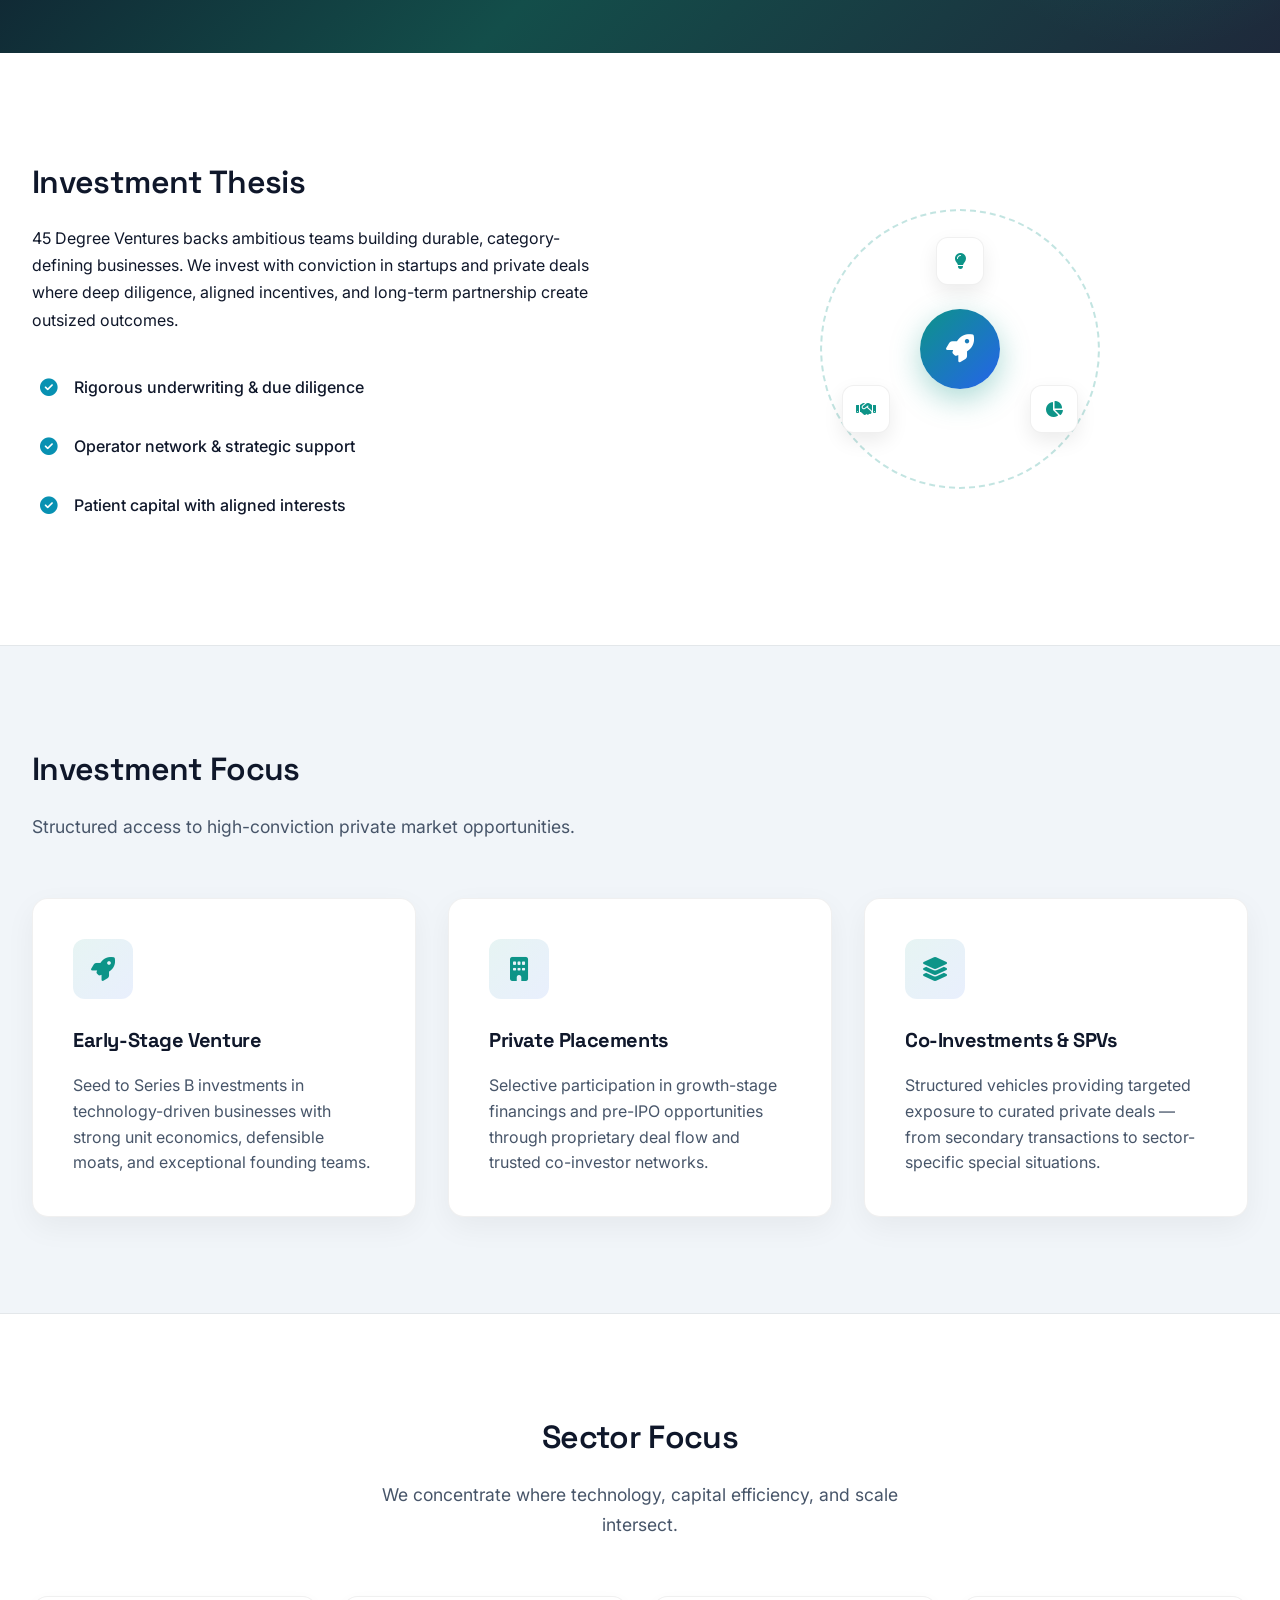
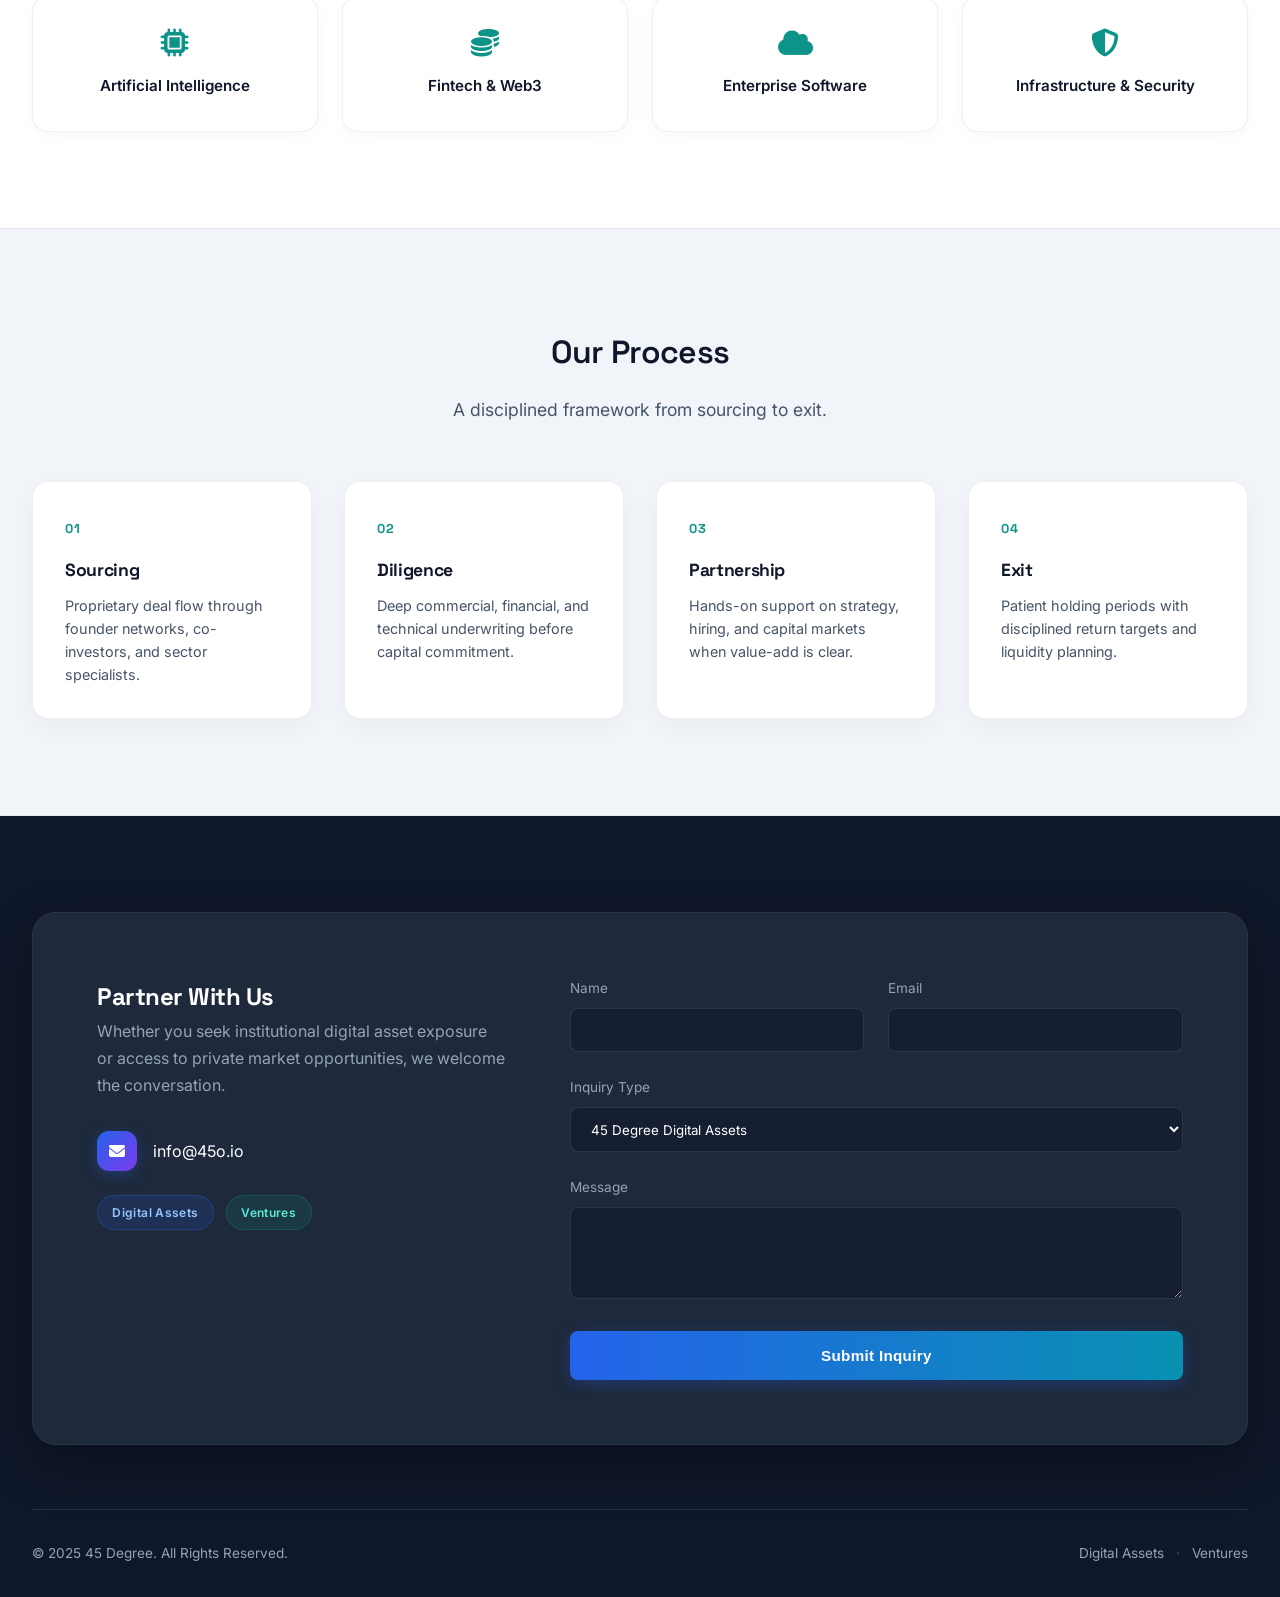
==== commit 2578dfab: "Expand site to include 45 Degree Ventures alongside Digital Assets. Present both mandates under a un" ====
--- a/index.html
+++ b/index.html
@@ -3,7 +3,8 @@
 <head>
     <meta charset="UTF-8">
     <meta name="viewport" content="width=device-width, initial-scale=1.0">
-    <title>45 Degree Digital Assets | Quantitative Investment</title>
+    <title>45 Degree | Digital Assets & Ventures</title>
+    <meta name="description" content="45 Degree allocates capital with institutional discipline across quantitative digital asset markets and private venture opportunities.">
     <link rel="stylesheet" href="styles.css">
     <link rel="preconnect" href="https://fonts.googleapis.com">
     <link rel="preconnect" href="https://fonts.gstatic.com" crossorigin>
@@ -11,21 +12,19 @@
     <link rel="stylesheet" href="https://cdnjs.cloudflare.com/ajax/libs/font-awesome/6.4.0/css/all.min.css">
 </head>
 <body>
-    <!-- Background Elements -->
-    <!-- <canvas id="bg-canvas"></canvas> REMOVED PARTICLES -->
     <div class="overlay-gradient"></div>
 
     <nav class="navbar">
         <div class="container nav-container">
             <a href="#" class="logo">
                 <span class="logo-symbol">45°</span>
-                <span class="logo-text">Digital Assets</span>
+                <span class="logo-text">45 Degree</span>
             </a>
             <div class="nav-links">
-                <a href="#philosophy">Philosophy</a>
-                <a href="#strategies">Strategies</a>
-                <a href="#risk">Risk Management</a>
-                <a href="#contact" class="btn-nav">Contact Us</a>
+                <a href="#about">About</a>
+                <a href="#digital-assets">Digital Assets</a>
+                <a href="#ventures">Ventures</a>
+                <a href="#contact" class="btn-nav">Contact</a>
             </div>
             <div class="mobile-toggle">
                 <i class="fas fa-bars"></i>
@@ -35,163 +34,328 @@
 
     <header class="hero">
         <div class="container hero-content">
-            <div class="hero-badge animate-up">Quantitative Hedge Fund</div>
+            <div class="hero-badge animate-up">Alternative Investment Firm</div>
             <h1 class="animate-up delay-1">
-                <span class="text-gradient">Systematic.</span> <br>
-                <span class="text-gradient">Market Neutral.</span> <br>
-                <span class="text-white">Consistent.</span>
+                <span class="text-gradient">Disciplined Capital.</span><br>
+                <span class="text-white">Public & Private Markets.</span>
             </h1>
             <p class="animate-up delay-2">
-                45 Degree Digital Assets leverages proprietary quantitative models to capture alpha in the cryptocurrency ecosystem, independent of market direction.
+                45 Degree deploys capital across two complementary mandates — systematic digital asset strategies and selective venture & private market investments — united by rigorous analysis and long-term thinking.
             </p>
             <div class="hero-actions animate-up delay-3">
-                <a href="#strategies" class="btn btn-primary">Explore Strategies</a>
-            </div>
-            
+                <a href="#digital-assets" class="btn btn-primary">Digital Assets</a>
+                <a href="#ventures" class="btn btn-outline">Ventures</a>
+            </div>
             <div class="hero-stats animate-up delay-4">
                 <div class="stat-item">
+                    <span class="stat-value">2</span>
+                    <span class="stat-label">Investment Mandates</span>
+                </div>
+                <div class="stat-item">
                     <span class="stat-value">24/7</span>
-                    <span class="stat-label">Algorithmic Execution</span>
+                    <span class="stat-label">Systematic Execution</span>
                 </div>
                 <div class="stat-item">
                     <span class="stat-value">Global</span>
-                    <span class="stat-label">Market Coverage</span>
+                    <span class="stat-label">Market Reach</span>
                 </div>
             </div>
         </div>
     </header>
 
-    <section id="philosophy" class="section">
+    <section id="about" class="section section-light">
         <div class="container">
-            <div class="section-header">
-                <h2 class="section-title">Our Philosophy</h2>
-                <p class="section-subtitle">Data-driven decisions in a volatile world.</p>
-            </div>
-            <div class="grid-2-col">
-                <div class="text-block fade-in-section">
-                    <h3>Identifying the Highest & Best Use of Capital</h3>
-                    <p>45 Degree Digital Assets is dedicated to generating superior long-term returns through sophisticated, market-neutral strategies. We believe that in the inefficient and fragmented crypto markets, a disciplined, quantitative approach is the only way to consistently extract alpha.</p>
-                    <ul class="feature-list">
-                        <li><i class="fas fa-check-circle"></i> Rigorous statistical analysis</li>
-                        <li><i class="fas fa-check-circle"></i> Automated execution infrastructure</li>
-                        <li><i class="fas fa-check-circle"></i> Continuous strategy optimization</li>
+            <div class="section-header centered-text">
+                <h2 class="section-title">Two Mandates, One Standard</h2>
+                <p class="section-subtitle">Institutional rigor applied to liquid markets and private opportunities alike.</p>
+            </div>
+            <div class="divisions-grid">
+                <a href="#digital-assets" class="division-card division-digital fade-in-section">
+                    <div class="division-card-top">
+                        <span class="division-label">Mandate I</span>
+                        <div class="division-icon"><i class="fas fa-chart-line"></i></div>
+                    </div>
+                    <h3>45 Degree Digital Assets</h3>
+                    <p>Quantitative, market-neutral strategies in digital asset markets. Proprietary models, automated execution, and institutional risk controls.</p>
+                    <ul class="division-tags">
+                        <li>Funding Arbitrage</li>
+                        <li>Relative Value</li>
+                        <li>Volatility</li>
                     </ul>
-                </div>
-                <div class="visual-block fade-in-section">
-                    <div class="svg-container">
-                         <!-- Abstract SVG Chart/Graph -->
-                        <svg class="svg-icon" viewBox="0 0 200 200" xmlns="http://www.w3.org/2000/svg">
-                            <defs>
-                                <linearGradient id="grad1" x1="0%" y1="0%" x2="100%" y2="100%">
-                                    <stop offset="0%" style="stop-color:#2563eb;stop-opacity:1" />
-                                    <stop offset="100%" style="stop-color:#7c3aed;stop-opacity:1" />
-                                </linearGradient>
-                            </defs>
-                            <circle cx="100" cy="100" r="80" fill="none" stroke="url(#grad1)" stroke-width="2" stroke-dasharray="10,5">
-                                <animateTransform attributeName="transform" type="rotate" from="0 100 100" to="360 100 100" dur="20s" repeatCount="indefinite" />
-                            </circle>
-                            <circle cx="100" cy="100" r="60" fill="none" stroke="#0891b2" stroke-width="1" stroke-dasharray="5,5">
-                                <animateTransform attributeName="transform" type="rotate" from="360 100 100" to="0 100 100" dur="15s" repeatCount="indefinite" />
-                            </circle>
-                            <path d="M60,100 Q100,40 140,100 T220,100" fill="none" stroke="url(#grad1)" stroke-width="4">
-                                <animate attributeName="d" values="M60,100 Q100,40 140,100; M60,100 Q100,160 140,100; M60,100 Q100,40 140,100" dur="5s" repeatCount="indefinite" />
-                            </path>
-                        </svg>
-                    </div>
-                </div>
+                    <span class="division-link">Explore mandate <i class="fas fa-arrow-right"></i></span>
+                </a>
+                <a href="#ventures" class="division-card division-ventures fade-in-section">
+                    <div class="division-card-top">
+                        <span class="division-label">Mandate II</span>
+                        <div class="division-icon"><i class="fas fa-seedling"></i></div>
+                    </div>
+                    <h3>45 Degree Ventures</h3>
+                    <p>Selective investment in startups and private deals. Partnering with exceptional founders through disciplined underwriting and patient capital.</p>
+                    <ul class="division-tags">
+                        <li>Early Stage</li>
+                        <li>Private Placements</li>
+                        <li>Co-Investments</li>
+                    </ul>
+                    <span class="division-link">Explore mandate <i class="fas fa-arrow-right"></i></span>
+                </a>
             </div>
         </div>
     </section>
 
-    <section id="strategies" class="section dark-section">
-        <div class="container">
-            <div class="section-header">
-                <h2 class="section-title">Investment Strategies</h2>
-                <p class="section-subtitle">Diversified approaches to consistent yield.</p>
-            </div>
-            <div class="strategies-grid">
-                <div class="strategy-card fade-in-section">
-                    <div class="card-icon"><i class="fas fa-balance-scale-right"></i></div>
-                    <h3>Delta Neutral Funding Arbitrage</h3>
-                    <p>We exploit funding discrepancies between perpetual and dated futures. By maintaining fully hedged, delta-neutral positions, we harvest yield from market inefficiencies while isolating the portfolio from price directionality.</p>
-                </div>
-                <div class="strategy-card fade-in-section">
-                    <div class="card-icon"><i class="fas fa-chart-area"></i></div>
-                    <h3>Long-Short Relative Value</h3>
-                    <p>Capitalizing on price divergences between correlated assets. Our models identify mean-reversion opportunities across different exchanges and pairs, maximizing returns while mitigating systemic market volatility.</p>
-                </div>
-                <div class="strategy-card fade-in-section">
-                    <div class="card-icon"><i class="fas fa-wave-square"></i></div>
-                    <h3>Volatility & Options</h3>
-                    <p>A quantitative approach to the volatility surface. We analyze the smile and term structure to construct convex payoff frameworks, generating absolute returns independent of flat or trending markets.</p>
+    <section id="digital-assets" class="division-section division-digital-section">
+        <div class="division-banner">
+            <div class="container">
+                <span class="division-banner-label">Mandate I</span>
+                <h2>45 Degree Digital Assets</h2>
+                <p>Systematic alpha generation in cryptocurrency markets, independent of market direction.</p>
+            </div>
+        </div>
+
+        <div class="section section-light">
+            <div class="container">
+                <div class="grid-2-col">
+                    <div class="text-block fade-in-section">
+                        <h3 class="subsection-title">Investment Philosophy</h3>
+                        <p>45 Degree Digital Assets is dedicated to generating superior risk-adjusted returns through sophisticated, market-neutral strategies. In inefficient and fragmented crypto markets, a disciplined quantitative approach is the most reliable path to consistent alpha.</p>
+                        <ul class="feature-list">
+                            <li><i class="fas fa-check-circle"></i> Rigorous statistical analysis</li>
+                            <li><i class="fas fa-check-circle"></i> Automated execution infrastructure</li>
+                            <li><i class="fas fa-check-circle"></i> Continuous strategy optimization</li>
+                        </ul>
+                    </div>
+                    <div class="visual-block fade-in-section">
+                        <div class="svg-container">
+                            <svg class="svg-icon" viewBox="0 0 200 200" xmlns="http://www.w3.org/2000/svg">
+                                <defs>
+                                    <linearGradient id="grad1" x1="0%" y1="0%" x2="100%" y2="100%">
+                                        <stop offset="0%" style="stop-color:#2563eb;stop-opacity:1" />
+                                        <stop offset="100%" style="stop-color:#7c3aed;stop-opacity:1" />
+                                    </linearGradient>
+                                </defs>
+                                <circle cx="100" cy="100" r="80" fill="none" stroke="url(#grad1)" stroke-width="2" stroke-dasharray="10,5">
+                                    <animateTransform attributeName="transform" type="rotate" from="0 100 100" to="360 100 100" dur="20s" repeatCount="indefinite" />
+                                </circle>
+                                <circle cx="100" cy="100" r="60" fill="none" stroke="#0891b2" stroke-width="1" stroke-dasharray="5,5">
+                                    <animateTransform attributeName="transform" type="rotate" from="360 100 100" to="0 100 100" dur="15s" repeatCount="indefinite" />
+                                </circle>
+                                <path d="M60,100 Q100,40 140,100 T220,100" fill="none" stroke="url(#grad1)" stroke-width="4">
+                                    <animate attributeName="d" values="M60,100 Q100,40 140,100; M60,100 Q100,160 140,100; M60,100 Q100,40 140,100" dur="5s" repeatCount="indefinite" />
+                                </path>
+                            </svg>
+                        </div>
+                    </div>
+                </div>
+            </div>
+        </div>
+
+        <div class="section section-muted">
+            <div class="container">
+                <div class="section-header">
+                    <h3 class="subsection-title">Investment Strategies</h3>
+                    <p class="section-subtitle">Diversified approaches to consistent yield.</p>
+                </div>
+                <div class="strategies-grid">
+                    <div class="strategy-card fade-in-section">
+                        <div class="card-icon"><i class="fas fa-balance-scale-right"></i></div>
+                        <h4>Delta Neutral Funding Arbitrage</h4>
+                        <p>We exploit funding discrepancies between perpetual and dated futures. Fully hedged, delta-neutral positions harvest yield from market inefficiencies while isolating the portfolio from price directionality.</p>
+                    </div>
+                    <div class="strategy-card fade-in-section">
+                        <div class="card-icon"><i class="fas fa-chart-area"></i></div>
+                        <h4>Long-Short Relative Value</h4>
+                        <p>Capitalizing on price divergences between correlated assets. Our models identify mean-reversion opportunities across exchanges and pairs, maximizing returns while mitigating systemic volatility.</p>
+                    </div>
+                    <div class="strategy-card fade-in-section">
+                        <div class="card-icon"><i class="fas fa-wave-square"></i></div>
+                        <h4>Volatility & Options</h4>
+                        <p>A quantitative approach to the volatility surface. We analyze the smile and term structure to construct convex payoff frameworks, generating absolute returns independent of market trends.</p>
+                    </div>
+                </div>
+            </div>
+        </div>
+
+        <div class="section section-light">
+            <div class="container">
+                <div class="grid-2-col reverse-mobile">
+                    <div class="visual-block fade-in-section">
+                        <div class="tech-visual">
+                            <svg width="300" height="300" viewBox="0 0 200 200" xmlns="http://www.w3.org/2000/svg">
+                                <rect x="40" y="40" width="120" height="120" rx="10" fill="none" stroke="#2563eb" stroke-width="2" />
+                                <rect x="50" y="50" width="100" height="100" rx="5" fill="rgba(37, 99, 235, 0.05)" />
+                                <circle cx="60" cy="60" r="5" fill="#0891b2">
+                                    <animate attributeName="opacity" values="0;1;0" dur="2s" repeatCount="indefinite" />
+                                </circle>
+                                <circle cx="140" cy="60" r="5" fill="#7c3aed">
+                                    <animate attributeName="opacity" values="0;1;0" dur="2s" begin="1s" repeatCount="indefinite" />
+                                </circle>
+                                <line x1="60" y1="100" x2="140" y2="100" stroke="#0f172a" stroke-width="2" stroke-linecap="round">
+                                    <animate attributeName="stroke-dasharray" values="0,80; 80,0" dur="3s" repeatCount="indefinite" />
+                                </line>
+                                <line x1="60" y1="120" x2="140" y2="120" stroke="#475569" stroke-width="2" stroke-linecap="round" opacity="0.5"/>
+                            </svg>
+                        </div>
+                    </div>
+                    <div class="text-block fade-in-section">
+                        <h3 class="subsection-title">Institutional Infrastructure</h3>
+                        <p>Our proprietary technology stack is built for low-latency execution and high-throughput data processing. We analyze market microstructure at the millisecond level.</p>
+                        <div class="tech-features">
+                            <div class="tech-item">
+                                <h4><i class="fas fa-server"></i> Colocation</h4>
+                                <p>Direct market access to major exchanges for minimal slippage.</p>
+                            </div>
+                            <div class="tech-item">
+                                <h4><i class="fas fa-brain"></i> Machine Learning</h4>
+                                <p>Adaptive models that learn from evolving market microstructure.</p>
+                            </div>
+                        </div>
+                    </div>
+                </div>
+            </div>
+        </div>
+
+        <div class="section section-muted">
+            <div class="container centered-text">
+                <div class="section-header">
+                    <h3 class="subsection-title">Risk Management First</h3>
+                    <p class="section-subtitle">Preservation of capital is our primary mandate.</p>
+                </div>
+                <div class="risk-grid">
+                    <div class="risk-item fade-in-section">
+                        <span class="risk-number">01</span>
+                        <h4>Real-Time Monitoring</h4>
+                        <p>24/7 automated systems monitoring exposure, leverage, and liquidity risks.</p>
+                    </div>
+                    <div class="risk-item fade-in-section">
+                        <span class="risk-number">02</span>
+                        <h4>Counterparty Diversification</h4>
+                        <p>Assets distributed across top-tier custodians and exchanges to eliminate single points of failure.</p>
+                    </div>
+                    <div class="risk-item fade-in-section">
+                        <span class="risk-number">03</span>
+                        <h4>Strict Stop-Losses</h4>
+                        <p>Hard-coded risk limits at the portfolio and strategy level to prevent drawdown accumulation.</p>
+                    </div>
                 </div>
             </div>
         </div>
     </section>
 
-    <section id="technology" class="section">
-        <div class="container">
-            <div class="grid-2-col reverse-mobile">
-                <div class="visual-block fade-in-section">
-                     <div class="tech-visual">
-                         <!-- Server/Node SVG -->
-                         <svg width="300" height="300" viewBox="0 0 200 200" xmlns="http://www.w3.org/2000/svg">
-                            <rect x="40" y="40" width="120" height="120" rx="10" fill="none" stroke="#2563eb" stroke-width="2" />
-                            <rect x="50" y="50" width="100" height="100" rx="5" fill="rgba(37, 99, 235, 0.05)" />
-                            
-                            <circle cx="60" cy="60" r="5" fill="#0891b2">
-                                <animate attributeName="opacity" values="0;1;0" dur="2s" repeatCount="indefinite" />
-                            </circle>
-                            <circle cx="140" cy="60" r="5" fill="#7c3aed">
-                                <animate attributeName="opacity" values="0;1;0" dur="2s" begin="1s" repeatCount="indefinite" />
-                            </circle>
-                            
-                            <line x1="60" y1="100" x2="140" y2="100" stroke="#0f172a" stroke-width="2" stroke-linecap="round">
-                                <animate attributeName="stroke-dasharray" values="0,80; 80,0" dur="3s" repeatCount="indefinite" />
-                            </line>
-                            <line x1="60" y1="120" x2="140" y2="120" stroke="#475569" stroke-width="2" stroke-linecap="round" opacity="0.5"/>
-                        </svg>
-                     </div>
-                </div>
-                <div class="text-block fade-in-section">
-                    <h2 class="section-title">Institutional Infrastructure</h2>
-                    <p>Our proprietary technology stack is built for low-latency execution and high-throughput data processing. We don't just participate in the market; we analyze it at the microsecond level.</p>
-                    <div class="tech-features">
-                        <div class="tech-item">
-                            <h4><i class="fas fa-server"></i> Colocation</h4>
-                            <p>Direct market access to major exchanges for minimal slippage.</p>
-                        </div>
-                        <div class="tech-item">
-                            <h4><i class="fas fa-brain"></i> Machine Learning</h4>
-                            <p>Adaptive models that learn from evolving market microstructure.</p>
-                        </div>
-                    </div>
-                </div>
-            </div>
-        </div>
-    </section>
-
-    <section id="risk" class="section dark-section">
-        <div class="container centered-text">
-            <div class="section-header">
-                <h2 class="section-title">Risk Management First</h2>
-                <p class="section-subtitle">Preservation of capital is our primary mandate.</p>
-            </div>
-            <div class="risk-grid">
-                <div class="risk-item fade-in-section">
-                    <span class="risk-number">01</span>
-                    <h3>Real-Time Monitoring</h3>
-                    <p>24/7 automated systems monitoring exposure, leverage, and liquidity risks.</p>
-                </div>
-                <div class="risk-item fade-in-section">
-                    <span class="risk-number">02</span>
-                    <h3>Counterparty Diversification</h3>
-                    <p>Assets are distributed across top-tier custodians and exchanges to eliminate single points of failure.</p>
-                </div>
-                <div class="risk-item fade-in-section">
-                    <span class="risk-number">03</span>
-                    <h3>Strict Stop-Losses</h3>
-                    <p>Hard-coded risk limits at the portfolio and strategy level to prevent drawdown accumulation.</p>
+    <section id="ventures" class="division-section division-ventures-section">
+        <div class="division-banner division-banner-ventures">
+            <div class="container">
+                <span class="division-banner-label">Mandate II</span>
+                <h2>45 Degree Ventures</h2>
+                <p>Partnering with exceptional founders through selective startup and private market investments.</p>
+            </div>
+        </div>
+
+        <div class="section section-light">
+            <div class="container">
+                <div class="grid-2-col">
+                    <div class="text-block fade-in-section">
+                        <h3 class="subsection-title">Investment Thesis</h3>
+                        <p>45 Degree Ventures backs ambitious teams building durable, category-defining businesses. We invest with conviction in startups and private deals where deep diligence, aligned incentives, and long-term partnership create outsized outcomes.</p>
+                        <ul class="feature-list">
+                            <li><i class="fas fa-check-circle"></i> Rigorous underwriting & due diligence</li>
+                            <li><i class="fas fa-check-circle"></i> Operator network & strategic support</li>
+                            <li><i class="fas fa-check-circle"></i> Patient capital with aligned interests</li>
+                        </ul>
+                    </div>
+                    <div class="visual-block fade-in-section">
+                        <div class="ventures-visual">
+                            <div class="ventures-orbit">
+                                <div class="orbit-ring"></div>
+                                <div class="orbit-core"><i class="fas fa-rocket"></i></div>
+                                <div class="orbit-node node-1"><i class="fas fa-lightbulb"></i></div>
+                                <div class="orbit-node node-2"><i class="fas fa-handshake"></i></div>
+                                <div class="orbit-node node-3"><i class="fas fa-chart-pie"></i></div>
+                            </div>
+                        </div>
+                    </div>
+                </div>
+            </div>
+        </div>
+
+        <div class="section section-muted">
+            <div class="container">
+                <div class="section-header">
+                    <h3 class="subsection-title">Investment Focus</h3>
+                    <p class="section-subtitle">Structured access to high-conviction private market opportunities.</p>
+                </div>
+                <div class="strategies-grid">
+                    <div class="strategy-card ventures-card fade-in-section">
+                        <div class="card-icon ventures-icon"><i class="fas fa-rocket"></i></div>
+                        <h4>Early-Stage Venture</h4>
+                        <p>Seed to Series B investments in technology-driven businesses with strong unit economics, defensible moats, and exceptional founding teams.</p>
+                    </div>
+                    <div class="strategy-card ventures-card fade-in-section">
+                        <div class="card-icon ventures-icon"><i class="fas fa-building"></i></div>
+                        <h4>Private Placements</h4>
+                        <p>Selective participation in growth-stage financings and pre-IPO opportunities through proprietary deal flow and trusted co-investor networks.</p>
+                    </div>
+                    <div class="strategy-card ventures-card fade-in-section">
+                        <div class="card-icon ventures-icon"><i class="fas fa-layer-group"></i></div>
+                        <h4>Co-Investments & SPVs</h4>
+                        <p>Structured vehicles providing targeted exposure to curated private deals — from secondary transactions to sector-specific special situations.</p>
+                    </div>
+                </div>
+            </div>
+        </div>
+
+        <div class="section section-light">
+            <div class="container">
+                <div class="section-header centered-text">
+                    <h3 class="subsection-title">Sector Focus</h3>
+                    <p class="section-subtitle">We concentrate where technology, capital efficiency, and scale intersect.</p>
+                </div>
+                <div class="sector-grid">
+                    <div class="sector-item fade-in-section">
+                        <i class="fas fa-microchip"></i>
+                        <span>Artificial Intelligence</span>
+                    </div>
+                    <div class="sector-item fade-in-section">
+                        <i class="fas fa-coins"></i>
+                        <span>Fintech & Web3</span>
+                    </div>
+                    <div class="sector-item fade-in-section">
+                        <i class="fas fa-cloud"></i>
+                        <span>Enterprise Software</span>
+                    </div>
+                    <div class="sector-item fade-in-section">
+                        <i class="fas fa-shield-halved"></i>
+                        <span>Infrastructure & Security</span>
+                    </div>
+                </div>
+            </div>
+        </div>
+
+        <div class="section section-muted">
+            <div class="container centered-text">
+                <div class="section-header">
+                    <h3 class="subsection-title">Our Process</h3>
+                    <p class="section-subtitle">A disciplined framework from sourcing to exit.</p>
+                </div>
+                <div class="process-grid">
+                    <div class="process-item fade-in-section">
+                        <span class="process-step">01</span>
+                        <h4>Sourcing</h4>
+                        <p>Proprietary deal flow through founder networks, co-investors, and sector specialists.</p>
+                    </div>
+                    <div class="process-item fade-in-section">
+                        <span class="process-step">02</span>
+                        <h4>Diligence</h4>
+                        <p>Deep commercial, financial, and technical underwriting before capital commitment.</p>
+                    </div>
+                    <div class="process-item fade-in-section">
+                        <span class="process-step">03</span>
+                        <h4>Partnership</h4>
+                        <p>Hands-on support on strategy, hiring, and capital markets when value-add is clear.</p>
+                    </div>
+                    <div class="process-item fade-in-section">
+                        <span class="process-step">04</span>
+                        <h4>Exit</h4>
+                        <p>Patient holding periods with disciplined return targets and liquidity planning.</p>
+                    </div>
                 </div>
             </div>
         </div>
@@ -202,10 +366,14 @@
             <div class="contact-wrapper fade-in-section">
                 <div class="contact-info">
                     <h2>Partner With Us</h2>
-                    <p>Discover how 45 Degree Digital Assets can enhance your portfolio's risk-adjusted returns.</p>
+                    <p>Whether you seek institutional digital asset exposure or access to private market opportunities, we welcome the conversation.</p>
                     <div class="info-item">
                         <i class="fas fa-envelope"></i>
                         <span>info@45o.io</span>
+                    </div>
+                    <div class="contact-divisions">
+                        <div class="contact-division-tag digital">Digital Assets</div>
+                        <div class="contact-division-tag ventures">Ventures</div>
                     </div>
                 </div>
                 <form class="contact-form" id="contactForm">
@@ -222,7 +390,8 @@
                     <div class="form-group">
                         <label>Inquiry Type</label>
                         <select>
-                            <option>Institutional Investment</option>
+                            <option>45 Degree Digital Assets</option>
+                            <option>45 Degree Ventures</option>
                             <option>General Inquiry</option>
                             <option>Partnership</option>
                         </select>
@@ -235,7 +404,12 @@
                 </form>
             </div>
             <div class="footer-bottom">
-                <p>&copy; 2025 45 Degree Digital Assets. All Rights Reserved.</p>
+                <p>&copy; 2025 45 Degree. All Rights Reserved.</p>
+                <div class="footer-divisions">
+                    <span>Digital Assets</span>
+                    <span class="footer-dot">·</span>
+                    <span>Ventures</span>
+                </div>
             </div>
         </div>
     </section>
--- a/styles.css
+++ b/styles.css
@@ -1,30 +1,25 @@
 :root {
-    /* Professional Light Theme */
     --bg-dark: #ffffff;
     --bg-card: #ffffff;
-    --bg-card-hover: #ffffff;
-    
+    --bg-muted: #f1f5f9;
+    --bg-light: #f8fafc;
+
     --text-primary: #0f172a;
     --text-secondary: #475569;
     --text-muted: #94a3b8;
-    
-    /* Corporate Blue - Trustworthy & Stable */
-    --accent-primary: #2563eb; /* Royal Blue */
-    --accent-secondary: #0891b2; /* Cyan/Teal */
-    --accent-tertiary: #7c3aed; /* Purple */
-    
+
+    --accent-primary: #2563eb;
+    --accent-secondary: #0891b2;
+    --accent-tertiary: #7c3aed;
+    --accent-ventures: #0d9488;
+
     --gradient-main: linear-gradient(135deg, #2563eb 0%, #7c3aed 100%);
-    --gradient-mesh: radial-gradient(at 0% 0%, rgba(37, 99, 235, 0.15) 0px, transparent 50%),
-                     radial-gradient(at 100% 0%, rgba(124, 58, 237, 0.15) 0px, transparent 50%),
-                     radial-gradient(at 100% 100%, rgba(8, 145, 178, 0.15) 0px, transparent 50%),
-                     radial-gradient(at 0% 100%, rgba(37, 99, 235, 0.05) 0px, transparent 50%);
-    
+    --gradient-ventures: linear-gradient(135deg, #0d9488 0%, #2563eb 100%);
+
     --font-heading: 'Space Grotesk', sans-serif;
     --font-body: 'Inter', sans-serif;
-    
+
     --border-light: rgba(0, 0, 0, 0.06);
-    --glass-bg: rgba(255, 255, 255, 0.8);
-    --glass-border: rgba(255, 255, 255, 0.5);
 }
 
 * {
@@ -45,34 +40,21 @@
     overflow-x: hidden;
 }
 
-/* Backgrounds */
-#bg-canvas {
-    display: none; /* Hide the canvas */
-}
-
 .overlay-gradient {
     position: fixed;
     top: 0;
     left: 0;
     width: 100%;
     height: 100%;
-    /* Enhanced gradient mesh to carry the visual load without particles */
-    background: 
+    background:
         radial-gradient(at 0% 0%, rgba(37, 99, 235, 0.08) 0px, transparent 50%),
         radial-gradient(at 100% 0%, rgba(124, 58, 237, 0.08) 0px, transparent 50%),
-        radial-gradient(at 100% 100%, rgba(8, 145, 178, 0.08) 0px, transparent 50%),
+        radial-gradient(at 100% 100%, rgba(13, 148, 136, 0.06) 0px, transparent 50%),
         radial-gradient(at 0% 100%, rgba(37, 99, 235, 0.03) 0px, transparent 50%);
     z-index: -2;
     pointer-events: none;
-    /* Removed pulse animation for a calmer background */
-}
-
-@keyframes meshPulse {
-    0% { transform: scale(1); opacity: 0.8; }
-    100% { transform: scale(1.1); opacity: 1; }
-}
-
-/* Typography */
+}
+
 h1, h2, h3, h4 {
     font-family: var(--font-heading);
     font-weight: 700;
@@ -89,7 +71,7 @@
 }
 
 .text-white {
-    color: var(--accent-secondary);
+    color: var(--text-primary);
 }
 
 /* Navigation */
@@ -99,7 +81,7 @@
     width: 100%;
     padding: 1.25rem 0;
     z-index: 1000;
-    background: rgba(255, 255, 255, 0.9);
+    background: rgba(255, 255, 255, 0.92);
     backdrop-filter: blur(12px);
     border-bottom: 1px solid var(--border-light);
 }
@@ -122,8 +104,6 @@
     font-weight: 700;
     font-size: 1.5rem;
     color: var(--accent-primary);
-    background: none;
-    -webkit-text-fill-color: initial;
 }
 
 .logo-text {
@@ -174,27 +154,24 @@
     cursor: pointer;
 }
 
-/* Container */
 .container {
     max-width: 1280px;
     margin: 0 auto;
     padding: 0 2rem;
 }
 
-/* Hero Section */
+/* Hero */
 .hero {
     min-height: 100vh;
     display: flex;
     align-items: center;
     padding-top: 80px;
     position: relative;
-    overflow: hidden;
 }
 
 .hero-content {
-    max-width: 800px;
+    max-width: 820px;
     z-index: 1;
-    position: relative;
 }
 
 .hero-badge {
@@ -222,7 +199,7 @@
     font-size: 1.25rem;
     color: var(--text-secondary);
     margin-bottom: 2.5rem;
-    max-width: 600px;
+    max-width: 640px;
     font-weight: 300;
 }
 
@@ -230,6 +207,7 @@
     display: flex;
     gap: 1rem;
     margin-bottom: 4rem;
+    flex-wrap: wrap;
 }
 
 .btn {
@@ -244,14 +222,13 @@
     font-size: 0.95rem;
     letter-spacing: 0.02em;
     cursor: pointer;
+    border: none;
 }
 
 .btn-primary {
-    background: var(--accent-primary);
     background: linear-gradient(90deg, var(--accent-primary), var(--accent-secondary));
     color: white;
     box-shadow: 0 4px 15px rgba(37, 99, 235, 0.3);
-    border: none;
 }
 
 .btn-primary:hover {
@@ -259,11 +236,26 @@
     box-shadow: 0 8px 25px rgba(37, 99, 235, 0.4);
 }
 
+.btn-outline {
+    background: white;
+    color: var(--accent-primary);
+    border: 1px solid var(--border-light);
+    box-shadow: 0 2px 10px rgba(0,0,0,0.04);
+}
+
+.btn-outline:hover {
+    border-color: var(--accent-ventures);
+    color: var(--accent-ventures);
+    transform: translateY(-2px);
+    box-shadow: 0 8px 20px rgba(13, 148, 136, 0.15);
+}
+
 .hero-stats {
     display: flex;
     gap: 4rem;
     padding-top: 2rem;
     border-top: 1px solid var(--border-light);
+    flex-wrap: wrap;
 }
 
 .stat-item {
@@ -287,45 +279,24 @@
     letter-spacing: 0.05em;
 }
 
-/* Sections Common */
+/* Sections */
 .section {
-    padding: 8rem 0;
+    padding: 6rem 0;
     position: relative;
 }
 
-/* Alternating Section Colors */
-.section:nth-of-type(odd) {
-    background-color: var(--bg-dark); /* White */
-}
-
-.section:nth-of-type(even) {
-    background-color: #f8fafc; /* Very subtle slate/grey */
+.section-light {
+    background-color: var(--bg-dark);
+}
+
+.section-muted {
+    background-color: var(--bg-muted);
     border-top: 1px solid var(--border-light);
     border-bottom: 1px solid var(--border-light);
 }
 
-/* Specific Section Adjustments */
-#strategies {
-    /* Ensure cards stand out on light grey background */
-    background-color: #f1f5f9; 
-}
-
-.strategy-card {
-    /* Cards stay white to pop against the grey section */
-    background: white;
-}
-
-/* Risk section is usually even in this layout, so it gets the grey background */
-#risk {
-    background-color: white; /* Override if needed, or keep alternate */
-}
-
-/* Footer stays dark */
-.footer-section {
-    background-color: #0f172a !important;
-}
-    margin-bottom: 4rem;
-    max-width: 600px;
+.section-header {
+    margin-bottom: 3.5rem;
 }
 
 .section-title {
@@ -338,6 +309,13 @@
     -webkit-text-fill-color: transparent;
 }
 
+.subsection-title {
+    font-size: 2rem;
+    margin-bottom: 1rem;
+    font-weight: 600;
+    letter-spacing: -0.02em;
+}
+
 .section-subtitle {
     font-size: 1.1rem;
     color: var(--text-secondary);
@@ -349,6 +327,212 @@
     margin-right: auto;
 }
 
+.centered-text .section-subtitle {
+    max-width: 560px;
+    margin: 0 auto;
+}
+
+/* Division Overview Cards */
+.divisions-grid {
+    display: grid;
+    grid-template-columns: repeat(2, 1fr);
+    gap: 2rem;
+}
+
+.division-card {
+    display: flex;
+    flex-direction: column;
+    padding: 2.5rem;
+    background: white;
+    border: 1px solid var(--border-light);
+    border-radius: 20px;
+    text-decoration: none;
+    color: inherit;
+    transition: all 0.35s cubic-bezier(0.16, 1, 0.3, 1);
+    box-shadow: 0 10px 30px rgba(0,0,0,0.04);
+    position: relative;
+    overflow: hidden;
+}
+
+.division-card::before {
+    content: '';
+    position: absolute;
+    top: 0;
+    left: 0;
+    right: 0;
+    height: 4px;
+    transition: height 0.3s ease;
+}
+
+.division-digital::before {
+    background: var(--gradient-main);
+}
+
+.division-ventures::before {
+    background: var(--gradient-ventures);
+}
+
+.division-card:hover {
+    transform: translateY(-8px);
+    box-shadow: 0 24px 48px rgba(0,0,0,0.1);
+}
+
+.division-digital:hover {
+    border-color: rgba(37, 99, 235, 0.3);
+}
+
+.division-ventures:hover {
+    border-color: rgba(13, 148, 136, 0.3);
+}
+
+.division-card-top {
+    display: flex;
+    justify-content: space-between;
+    align-items: flex-start;
+    margin-bottom: 1.5rem;
+}
+
+.division-label {
+    font-size: 0.7rem;
+    font-weight: 600;
+    letter-spacing: 0.12em;
+    text-transform: uppercase;
+    color: var(--text-muted);
+}
+
+.division-icon {
+    width: 52px;
+    height: 52px;
+    border-radius: 14px;
+    display: flex;
+    align-items: center;
+    justify-content: center;
+    font-size: 1.25rem;
+}
+
+.division-digital .division-icon {
+    background: linear-gradient(135deg, rgba(37, 99, 235, 0.12), rgba(124, 58, 237, 0.12));
+    color: var(--accent-primary);
+}
+
+.division-ventures .division-icon {
+    background: linear-gradient(135deg, rgba(13, 148, 136, 0.12), rgba(37, 99, 235, 0.12));
+    color: var(--accent-ventures);
+}
+
+.division-card h3 {
+    font-size: 1.5rem;
+    margin-bottom: 1rem;
+}
+
+.division-card p {
+    color: var(--text-secondary);
+    font-size: 1rem;
+    line-height: 1.65;
+    flex-grow: 1;
+}
+
+.division-tags {
+    list-style: none;
+    display: flex;
+    flex-wrap: wrap;
+    gap: 0.5rem;
+    margin: 1.5rem 0;
+}
+
+.division-tags li {
+    font-size: 0.75rem;
+    font-weight: 500;
+    padding: 0.35rem 0.75rem;
+    background: var(--bg-light);
+    border-radius: 50px;
+    color: var(--text-secondary);
+    border: 1px solid var(--border-light);
+}
+
+.division-link {
+    display: inline-flex;
+    align-items: center;
+    gap: 0.5rem;
+    font-size: 0.9rem;
+    font-weight: 600;
+    margin-top: auto;
+    transition: gap 0.3s ease;
+}
+
+.division-digital .division-link {
+    color: var(--accent-primary);
+}
+
+.division-ventures .division-link {
+    color: var(--accent-ventures);
+}
+
+.division-card:hover .division-link {
+    gap: 0.75rem;
+}
+
+/* Division Banners */
+.division-section {
+    position: relative;
+}
+
+.division-banner {
+    padding: 5rem 0 4rem;
+    background: linear-gradient(135deg, #0f172a 0%, #1e3a5f 50%, #1e293b 100%);
+    color: white;
+    position: relative;
+    overflow: hidden;
+}
+
+.division-banner::after {
+    content: '';
+    position: absolute;
+    top: -50%;
+    right: -10%;
+    width: 500px;
+    height: 500px;
+    background: radial-gradient(circle, rgba(37, 99, 235, 0.2) 0%, transparent 70%);
+    pointer-events: none;
+}
+
+.division-banner-ventures {
+    background: linear-gradient(135deg, #0f172a 0%, #134e4a 50%, #1e293b 100%);
+}
+
+.division-banner-ventures::after {
+    background: radial-gradient(circle, rgba(13, 148, 136, 0.2) 0%, transparent 70%);
+}
+
+.division-banner .container {
+    position: relative;
+    z-index: 1;
+}
+
+.division-banner-label {
+    display: inline-block;
+    font-size: 0.7rem;
+    font-weight: 600;
+    letter-spacing: 0.15em;
+    text-transform: uppercase;
+    color: rgba(255,255,255,0.5);
+    margin-bottom: 1rem;
+}
+
+.division-banner h2 {
+    font-size: 2.75rem;
+    color: white;
+    margin-bottom: 0.75rem;
+}
+
+.division-banner p {
+    font-size: 1.15rem;
+    color: rgba(255,255,255,0.7);
+    max-width: 560px;
+    font-weight: 300;
+}
+
+/* Grid Layouts */
 .grid-2-col {
     display: grid;
     grid-template-columns: 1fr 1fr;
@@ -356,20 +540,19 @@
     align-items: center;
 }
 
-/* Cards - 3D Effect Base */
+/* Cards */
 .strategy-card {
     background: white;
     border: 1px solid var(--border-light);
     padding: 2.5rem;
     border-radius: 16px;
-    transition: all 0.1s ease; /* Fast transition for tilt */
+    transition: all 0.1s ease;
     position: relative;
     overflow: hidden;
     box-shadow: 0 10px 30px rgba(0,0,0,0.05);
     z-index: 1;
 }
 
-/* Card Glow Effect */
 .strategy-card::before {
     content: '';
     position: absolute;
@@ -384,6 +567,10 @@
     pointer-events: none;
 }
 
+.ventures-card::before {
+    background: radial-gradient(circle at var(--mouse-x, 50%) var(--mouse-y, 50%), rgba(13, 148, 136, 0.1), transparent 60%);
+}
+
 .strategy-card:hover::before {
     opacity: 1;
 }
@@ -392,6 +579,11 @@
     transform: translateY(-5px);
     border-color: var(--accent-primary);
     box-shadow: 0 20px 40px rgba(37, 99, 235, 0.15);
+}
+
+.ventures-card:hover {
+    border-color: var(--accent-ventures);
+    box-shadow: 0 20px 40px rgba(13, 148, 136, 0.15);
 }
 
 .card-icon {
@@ -407,10 +599,14 @@
     margin-bottom: 1.5rem;
 }
 
-.strategy-card h3 {
-    font-size: 1.5rem;
+.ventures-icon {
+    background: linear-gradient(135deg, rgba(13, 148, 136, 0.1), rgba(37, 99, 235, 0.1));
+    color: var(--accent-ventures);
+}
+
+.strategy-card h4 {
+    font-size: 1.25rem;
     margin-bottom: 1rem;
-    color: var(--text-primary);
 }
 
 .strategy-card p {
@@ -421,7 +617,7 @@
 
 .strategies-grid {
     display: grid;
-    grid-template-columns: repeat(auto-fit, minmax(350px, 1fr));
+    grid-template-columns: repeat(auto-fit, minmax(320px, 1fr));
     gap: 2rem;
 }
 
@@ -454,7 +650,7 @@
     font-size: 1.1rem;
 }
 
-/* Visual Elements - SVG & Animation */
+/* Visual Elements */
 .visual-block {
     position: relative;
     height: 400px;
@@ -463,7 +659,6 @@
     justify-content: center;
 }
 
-/* Replaced abstract shape with SVG Container */
 .svg-container {
     width: 100%;
     height: 100%;
@@ -484,11 +679,157 @@
     50% { transform: translateY(-20px); }
 }
 
-/* Technology Section */
+/* Ventures Visual */
+.ventures-visual {
+    width: 100%;
+    height: 100%;
+    display: flex;
+    align-items: center;
+    justify-content: center;
+}
+
+.ventures-orbit {
+    position: relative;
+    width: 280px;
+    height: 280px;
+}
+
+.orbit-ring {
+    position: absolute;
+    inset: 0;
+    border: 2px dashed rgba(13, 148, 136, 0.25);
+    border-radius: 50%;
+    animation: spin 30s linear infinite;
+}
+
+.orbit-core {
+    position: absolute;
+    top: 50%;
+    left: 50%;
+    transform: translate(-50%, -50%);
+    width: 80px;
+    height: 80px;
+    background: var(--gradient-ventures);
+    border-radius: 50%;
+    display: flex;
+    align-items: center;
+    justify-content: center;
+    color: white;
+    font-size: 1.75rem;
+    box-shadow: 0 10px 30px rgba(13, 148, 136, 0.35);
+}
+
+.orbit-node {
+    position: absolute;
+    width: 48px;
+    height: 48px;
+    background: white;
+    border: 1px solid var(--border-light);
+    border-radius: 12px;
+    display: flex;
+    align-items: center;
+    justify-content: center;
+    color: var(--accent-ventures);
+    font-size: 1rem;
+    box-shadow: 0 8px 20px rgba(0,0,0,0.08);
+}
+
+.node-1 { top: 10%; left: 50%; transform: translateX(-50%); }
+.node-2 { bottom: 20%; left: 8%; }
+.node-3 { bottom: 20%; right: 8%; }
+
+@keyframes spin {
+    from { transform: rotate(0deg); }
+    to { transform: rotate(360deg); }
+}
+
+/* Sector Grid */
+.sector-grid {
+    display: grid;
+    grid-template-columns: repeat(4, 1fr);
+    gap: 1.5rem;
+    margin-top: 1rem;
+}
+
+.sector-item {
+    display: flex;
+    flex-direction: column;
+    align-items: center;
+    gap: 1rem;
+    padding: 2rem 1.5rem;
+    background: white;
+    border: 1px solid var(--border-light);
+    border-radius: 16px;
+    text-align: center;
+    transition: all 0.3s ease;
+    box-shadow: 0 4px 15px rgba(0,0,0,0.03);
+}
+
+.sector-item:hover {
+    transform: translateY(-4px);
+    border-color: var(--accent-ventures);
+    box-shadow: 0 12px 30px rgba(13, 148, 136, 0.12);
+}
+
+.sector-item i {
+    font-size: 1.75rem;
+    color: var(--accent-ventures);
+}
+
+.sector-item span {
+    font-weight: 600;
+    font-size: 0.95rem;
+    color: var(--text-primary);
+}
+
+/* Process Grid */
+.process-grid {
+    display: grid;
+    grid-template-columns: repeat(4, 1fr);
+    gap: 2rem;
+    margin-top: 1rem;
+}
+
+.process-item {
+    padding: 2rem;
+    background: white;
+    border-radius: 16px;
+    border: 1px solid var(--border-light);
+    text-align: left;
+    transition: transform 0.3s;
+    box-shadow: 0 8px 24px rgba(0,0,0,0.04);
+}
+
+.process-item:hover {
+    transform: translateY(-4px);
+}
+
+.process-step {
+    display: inline-block;
+    font-family: var(--font-heading);
+    font-size: 0.8rem;
+    font-weight: 700;
+    color: var(--accent-ventures);
+    letter-spacing: 0.05em;
+    margin-bottom: 1rem;
+}
+
+.process-item h4 {
+    font-size: 1.1rem;
+    margin-bottom: 0.5rem;
+}
+
+.process-item p {
+    color: var(--text-secondary);
+    font-size: 0.9rem;
+    line-height: 1.6;
+}
+
+/* Technology */
 .tech-features {
-    margin-top: 3rem;
+    margin-top: 2rem;
     display: grid;
-    gap: 2rem;
+    gap: 1.5rem;
 }
 
 .tech-item {
@@ -519,16 +860,14 @@
 .tech-item p {
     color: var(--text-secondary);
     font-size: 0.95rem;
-    padding-left: 0;
-    margin-top: 0.5rem;
-}
-
-/* Risk Section */
+}
+
+/* Risk */
 .risk-grid {
     display: grid;
-    grid-template-columns: repeat(auto-fit, minmax(300px, 1fr));
-    gap: 3rem;
-    margin-top: 4rem;
+    grid-template-columns: repeat(auto-fit, minmax(280px, 1fr));
+    gap: 2rem;
+    margin-top: 1rem;
 }
 
 .risk-item {
@@ -569,10 +908,9 @@
     line-height: 1;
 }
 
-.risk-item h3 {
-    font-size: 1.25rem;
+.risk-item h4 {
+    font-size: 1.15rem;
     margin-bottom: 0.75rem;
-    color: var(--text-primary);
     position: relative;
     z-index: 1;
 }
@@ -586,12 +924,12 @@
 
 /* Contact Footer */
 .footer-section {
-    background: #0f172a;
+    background: #0f172a !important;
     padding-bottom: 2rem;
     color: #e2e8f0;
 }
 
-.footer-section h2, .footer-section .info-item, .footer-section .legal-links a {
+.footer-section h2 {
     color: white;
 }
 
@@ -607,20 +945,41 @@
     box-shadow: 0 20px 50px rgba(0,0,0,0.3);
 }
 
-.contact-info h2 {
-    margin-bottom: 1rem;
-}
-
 .contact-info p {
     color: #94a3b8;
     margin-bottom: 2rem;
 }
 
+.contact-divisions {
+    display: flex;
+    gap: 0.75rem;
+    margin-top: 1.5rem;
+}
+
+.contact-division-tag {
+    font-size: 0.75rem;
+    font-weight: 600;
+    padding: 0.4rem 0.9rem;
+    border-radius: 50px;
+    letter-spacing: 0.03em;
+}
+
+.contact-division-tag.digital {
+    background: rgba(37, 99, 235, 0.15);
+    color: #93c5fd;
+    border: 1px solid rgba(37, 99, 235, 0.3);
+}
+
+.contact-division-tag.ventures {
+    background: rgba(13, 148, 136, 0.15);
+    color: #5eead4;
+    border: 1px solid rgba(13, 148, 136, 0.3);
+}
+
 .info-item {
     display: flex;
     align-items: center;
     gap: 1rem;
-    margin-bottom: 1rem;
     color: white;
 }
 
@@ -683,29 +1042,37 @@
 .footer-bottom {
     display: flex;
     justify-content: space-between;
+    align-items: center;
     padding-top: 2rem;
     border-top: 1px solid rgba(255,255,255,0.1);
     color: #94a3b8;
     font-size: 0.85rem;
 }
 
-.legal-links {
-    display: flex;
-    gap: 2rem;
-}
-
-.legal-links a {
-    color: #94a3b8;
-    text-decoration: none;
+.footer-divisions {
+    display: flex;
+    align-items: center;
+    gap: 0.75rem;
+}
+
+.footer-dot {
+    opacity: 0.4;
 }
 
 /* Responsive */
+@media (max-width: 1024px) {
+    .divisions-grid { grid-template-columns: 1fr; }
+    .sector-grid { grid-template-columns: repeat(2, 1fr); }
+    .process-grid { grid-template-columns: repeat(2, 1fr); }
+}
+
 @media (max-width: 968px) {
     .hero h1 { font-size: 3.5rem; }
     .contact-wrapper { grid-template-columns: 1fr; padding: 2rem; }
     .grid-2-col { grid-template-columns: 1fr; }
     .reverse-mobile { display: flex; flex-direction: column-reverse; }
-    .hero-stats { flex-direction: column; gap: 1.5rem; }
+    .hero-stats { gap: 2rem; }
+    .division-banner h2 { font-size: 2.25rem; }
 }
 
 @media (max-width: 768px) {
@@ -728,13 +1095,18 @@
     }
     .hero h1 { font-size: 2.5rem; margin-top: 1rem; }
     .form-row { grid-template-columns: 1fr; }
-    .section { padding: 5rem 0; }
+    .section { padding: 4rem 0; }
+    .sector-grid { grid-template-columns: 1fr 1fr; }
+    .process-grid { grid-template-columns: 1fr; }
+    .footer-bottom { flex-direction: column; gap: 1rem; text-align: center; }
 }
 
 @media (max-width: 480px) {
     .container { padding: 0 1.5rem; }
     .hero h1 { font-size: 2rem; }
     .btn { width: 100%; }
+    .hero-actions { flex-direction: column; }
+    .sector-grid { grid-template-columns: 1fr; }
 }
 
 /* Animations */
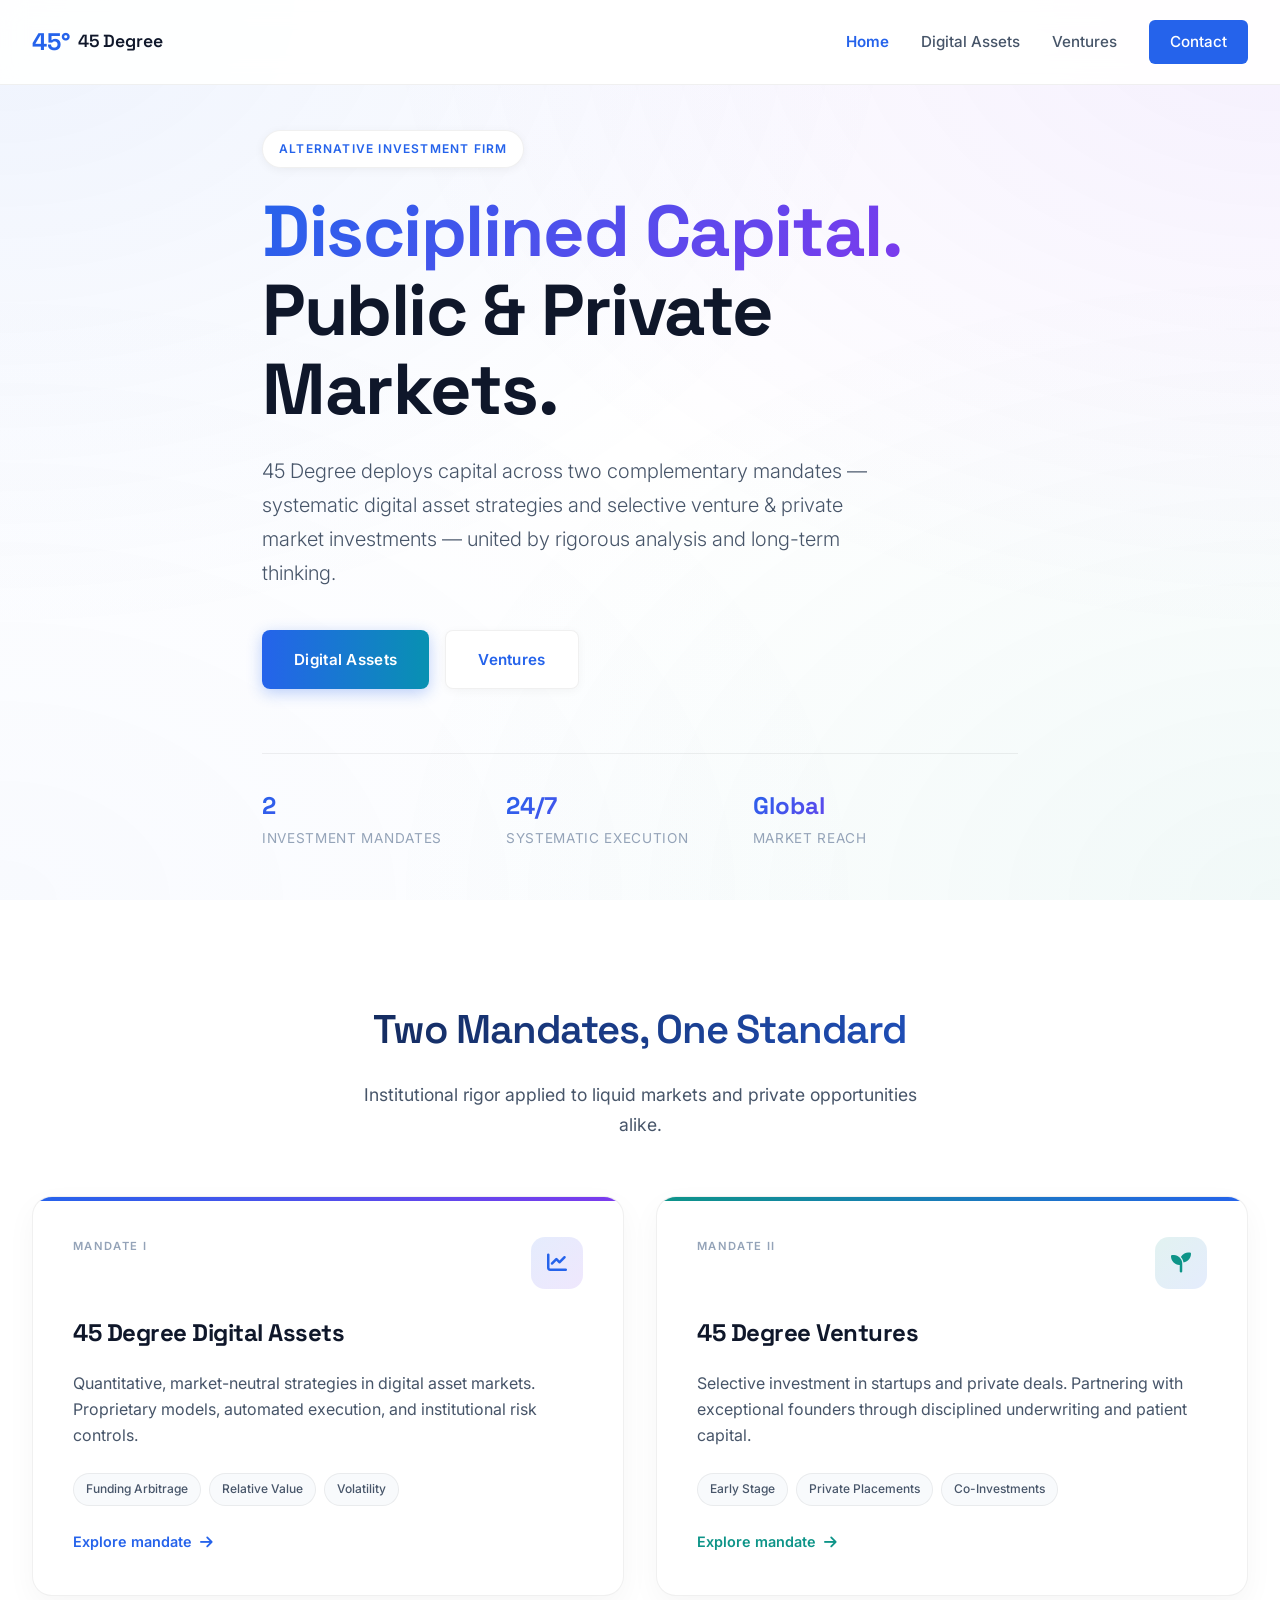
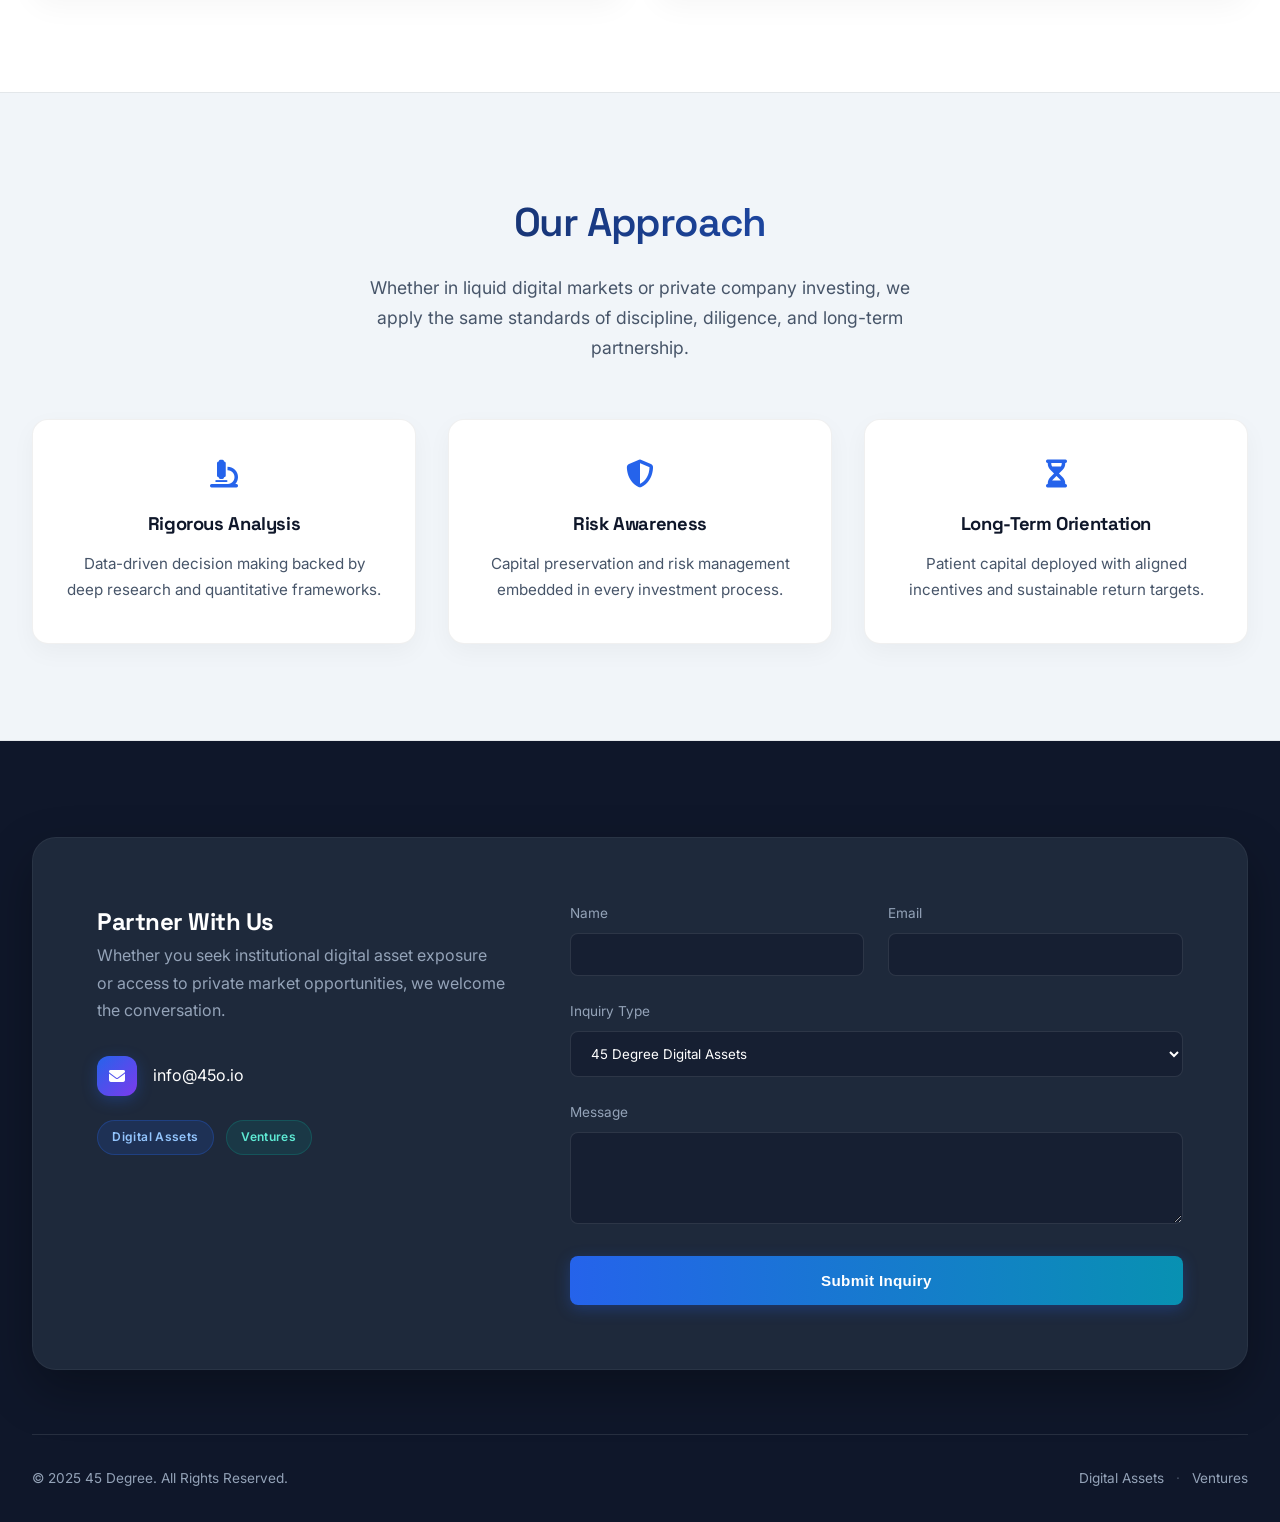
==== commit 67dda03e: "Split Digital Assets and Ventures into separate pages. Home page introduces both mandates; each divi" ====
--- a/index.html
+++ b/index.html
@@ -3,7 +3,7 @@
 <head>
     <meta charset="UTF-8">
     <meta name="viewport" content="width=device-width, initial-scale=1.0">
-    <title>45 Degree | Digital Assets & Ventures</title>
+    <title>45 Degree | Alternative Investment Firm</title>
     <meta name="description" content="45 Degree allocates capital with institutional discipline across quantitative digital asset markets and private venture opportunities.">
     <link rel="stylesheet" href="styles.css">
     <link rel="preconnect" href="https://fonts.googleapis.com">
@@ -16,14 +16,14 @@
 
     <nav class="navbar">
         <div class="container nav-container">
-            <a href="#" class="logo">
+            <a href="index.html" class="logo">
                 <span class="logo-symbol">45°</span>
                 <span class="logo-text">45 Degree</span>
             </a>
             <div class="nav-links">
-                <a href="#about">About</a>
-                <a href="#digital-assets">Digital Assets</a>
-                <a href="#ventures">Ventures</a>
+                <a href="index.html" class="active">Home</a>
+                <a href="digital-assets.html">Digital Assets</a>
+                <a href="ventures.html">Ventures</a>
                 <a href="#contact" class="btn-nav">Contact</a>
             </div>
             <div class="mobile-toggle">
@@ -43,8 +43,8 @@
                 45 Degree deploys capital across two complementary mandates — systematic digital asset strategies and selective venture & private market investments — united by rigorous analysis and long-term thinking.
             </p>
             <div class="hero-actions animate-up delay-3">
-                <a href="#digital-assets" class="btn btn-primary">Digital Assets</a>
-                <a href="#ventures" class="btn btn-outline">Ventures</a>
+                <a href="digital-assets.html" class="btn btn-primary">Digital Assets</a>
+                <a href="ventures.html" class="btn btn-outline">Ventures</a>
             </div>
             <div class="hero-stats animate-up delay-4">
                 <div class="stat-item">
@@ -70,7 +70,7 @@
                 <p class="section-subtitle">Institutional rigor applied to liquid markets and private opportunities alike.</p>
             </div>
             <div class="divisions-grid">
-                <a href="#digital-assets" class="division-card division-digital fade-in-section">
+                <a href="digital-assets.html" class="division-card division-digital fade-in-section">
                     <div class="division-card-top">
                         <span class="division-label">Mandate I</span>
                         <div class="division-icon"><i class="fas fa-chart-line"></i></div>
@@ -84,7 +84,7 @@
                     </ul>
                     <span class="division-link">Explore mandate <i class="fas fa-arrow-right"></i></span>
                 </a>
-                <a href="#ventures" class="division-card division-ventures fade-in-section">
+                <a href="ventures.html" class="division-card division-ventures fade-in-section">
                     <div class="division-card-top">
                         <span class="division-label">Mandate II</span>
                         <div class="division-icon"><i class="fas fa-seedling"></i></div>
@@ -102,260 +102,27 @@
         </div>
     </section>
 
-    <section id="digital-assets" class="division-section division-digital-section">
-        <div class="division-banner">
-            <div class="container">
-                <span class="division-banner-label">Mandate I</span>
-                <h2>45 Degree Digital Assets</h2>
-                <p>Systematic alpha generation in cryptocurrency markets, independent of market direction.</p>
+    <section class="section section-muted">
+        <div class="container centered-text">
+            <div class="section-header">
+                <h2 class="section-title">Our Approach</h2>
+                <p class="section-subtitle">Whether in liquid digital markets or private company investing, we apply the same standards of discipline, diligence, and long-term partnership.</p>
             </div>
-        </div>
-
-        <div class="section section-light">
-            <div class="container">
-                <div class="grid-2-col">
-                    <div class="text-block fade-in-section">
-                        <h3 class="subsection-title">Investment Philosophy</h3>
-                        <p>45 Degree Digital Assets is dedicated to generating superior risk-adjusted returns through sophisticated, market-neutral strategies. In inefficient and fragmented crypto markets, a disciplined quantitative approach is the most reliable path to consistent alpha.</p>
-                        <ul class="feature-list">
-                            <li><i class="fas fa-check-circle"></i> Rigorous statistical analysis</li>
-                            <li><i class="fas fa-check-circle"></i> Automated execution infrastructure</li>
-                            <li><i class="fas fa-check-circle"></i> Continuous strategy optimization</li>
-                        </ul>
-                    </div>
-                    <div class="visual-block fade-in-section">
-                        <div class="svg-container">
-                            <svg class="svg-icon" viewBox="0 0 200 200" xmlns="http://www.w3.org/2000/svg">
-                                <defs>
-                                    <linearGradient id="grad1" x1="0%" y1="0%" x2="100%" y2="100%">
-                                        <stop offset="0%" style="stop-color:#2563eb;stop-opacity:1" />
-                                        <stop offset="100%" style="stop-color:#7c3aed;stop-opacity:1" />
-                                    </linearGradient>
-                                </defs>
-                                <circle cx="100" cy="100" r="80" fill="none" stroke="url(#grad1)" stroke-width="2" stroke-dasharray="10,5">
-                                    <animateTransform attributeName="transform" type="rotate" from="0 100 100" to="360 100 100" dur="20s" repeatCount="indefinite" />
-                                </circle>
-                                <circle cx="100" cy="100" r="60" fill="none" stroke="#0891b2" stroke-width="1" stroke-dasharray="5,5">
-                                    <animateTransform attributeName="transform" type="rotate" from="360 100 100" to="0 100 100" dur="15s" repeatCount="indefinite" />
-                                </circle>
-                                <path d="M60,100 Q100,40 140,100 T220,100" fill="none" stroke="url(#grad1)" stroke-width="4">
-                                    <animate attributeName="d" values="M60,100 Q100,40 140,100; M60,100 Q100,160 140,100; M60,100 Q100,40 140,100" dur="5s" repeatCount="indefinite" />
-                                </path>
-                            </svg>
-                        </div>
-                    </div>
+            <div class="approach-grid">
+                <div class="approach-item fade-in-section">
+                    <i class="fas fa-microscope"></i>
+                    <h3>Rigorous Analysis</h3>
+                    <p>Data-driven decision making backed by deep research and quantitative frameworks.</p>
                 </div>
-            </div>
-        </div>
-
-        <div class="section section-muted">
-            <div class="container">
-                <div class="section-header">
-                    <h3 class="subsection-title">Investment Strategies</h3>
-                    <p class="section-subtitle">Diversified approaches to consistent yield.</p>
+                <div class="approach-item fade-in-section">
+                    <i class="fas fa-shield-alt"></i>
+                    <h3>Risk Awareness</h3>
+                    <p>Capital preservation and risk management embedded in every investment process.</p>
                 </div>
-                <div class="strategies-grid">
-                    <div class="strategy-card fade-in-section">
-                        <div class="card-icon"><i class="fas fa-balance-scale-right"></i></div>
-                        <h4>Delta Neutral Funding Arbitrage</h4>
-                        <p>We exploit funding discrepancies between perpetual and dated futures. Fully hedged, delta-neutral positions harvest yield from market inefficiencies while isolating the portfolio from price directionality.</p>
-                    </div>
-                    <div class="strategy-card fade-in-section">
-                        <div class="card-icon"><i class="fas fa-chart-area"></i></div>
-                        <h4>Long-Short Relative Value</h4>
-                        <p>Capitalizing on price divergences between correlated assets. Our models identify mean-reversion opportunities across exchanges and pairs, maximizing returns while mitigating systemic volatility.</p>
-                    </div>
-                    <div class="strategy-card fade-in-section">
-                        <div class="card-icon"><i class="fas fa-wave-square"></i></div>
-                        <h4>Volatility & Options</h4>
-                        <p>A quantitative approach to the volatility surface. We analyze the smile and term structure to construct convex payoff frameworks, generating absolute returns independent of market trends.</p>
-                    </div>
-                </div>
-            </div>
-        </div>
-
-        <div class="section section-light">
-            <div class="container">
-                <div class="grid-2-col reverse-mobile">
-                    <div class="visual-block fade-in-section">
-                        <div class="tech-visual">
-                            <svg width="300" height="300" viewBox="0 0 200 200" xmlns="http://www.w3.org/2000/svg">
-                                <rect x="40" y="40" width="120" height="120" rx="10" fill="none" stroke="#2563eb" stroke-width="2" />
-                                <rect x="50" y="50" width="100" height="100" rx="5" fill="rgba(37, 99, 235, 0.05)" />
-                                <circle cx="60" cy="60" r="5" fill="#0891b2">
-                                    <animate attributeName="opacity" values="0;1;0" dur="2s" repeatCount="indefinite" />
-                                </circle>
-                                <circle cx="140" cy="60" r="5" fill="#7c3aed">
-                                    <animate attributeName="opacity" values="0;1;0" dur="2s" begin="1s" repeatCount="indefinite" />
-                                </circle>
-                                <line x1="60" y1="100" x2="140" y2="100" stroke="#0f172a" stroke-width="2" stroke-linecap="round">
-                                    <animate attributeName="stroke-dasharray" values="0,80; 80,0" dur="3s" repeatCount="indefinite" />
-                                </line>
-                                <line x1="60" y1="120" x2="140" y2="120" stroke="#475569" stroke-width="2" stroke-linecap="round" opacity="0.5"/>
-                            </svg>
-                        </div>
-                    </div>
-                    <div class="text-block fade-in-section">
-                        <h3 class="subsection-title">Institutional Infrastructure</h3>
-                        <p>Our proprietary technology stack is built for low-latency execution and high-throughput data processing. We analyze market microstructure at the millisecond level.</p>
-                        <div class="tech-features">
-                            <div class="tech-item">
-                                <h4><i class="fas fa-server"></i> Colocation</h4>
-                                <p>Direct market access to major exchanges for minimal slippage.</p>
-                            </div>
-                            <div class="tech-item">
-                                <h4><i class="fas fa-brain"></i> Machine Learning</h4>
-                                <p>Adaptive models that learn from evolving market microstructure.</p>
-                            </div>
-                        </div>
-                    </div>
-                </div>
-            </div>
-        </div>
-
-        <div class="section section-muted">
-            <div class="container centered-text">
-                <div class="section-header">
-                    <h3 class="subsection-title">Risk Management First</h3>
-                    <p class="section-subtitle">Preservation of capital is our primary mandate.</p>
-                </div>
-                <div class="risk-grid">
-                    <div class="risk-item fade-in-section">
-                        <span class="risk-number">01</span>
-                        <h4>Real-Time Monitoring</h4>
-                        <p>24/7 automated systems monitoring exposure, leverage, and liquidity risks.</p>
-                    </div>
-                    <div class="risk-item fade-in-section">
-                        <span class="risk-number">02</span>
-                        <h4>Counterparty Diversification</h4>
-                        <p>Assets distributed across top-tier custodians and exchanges to eliminate single points of failure.</p>
-                    </div>
-                    <div class="risk-item fade-in-section">
-                        <span class="risk-number">03</span>
-                        <h4>Strict Stop-Losses</h4>
-                        <p>Hard-coded risk limits at the portfolio and strategy level to prevent drawdown accumulation.</p>
-                    </div>
-                </div>
-            </div>
-        </div>
-    </section>
-
-    <section id="ventures" class="division-section division-ventures-section">
-        <div class="division-banner division-banner-ventures">
-            <div class="container">
-                <span class="division-banner-label">Mandate II</span>
-                <h2>45 Degree Ventures</h2>
-                <p>Partnering with exceptional founders through selective startup and private market investments.</p>
-            </div>
-        </div>
-
-        <div class="section section-light">
-            <div class="container">
-                <div class="grid-2-col">
-                    <div class="text-block fade-in-section">
-                        <h3 class="subsection-title">Investment Thesis</h3>
-                        <p>45 Degree Ventures backs ambitious teams building durable, category-defining businesses. We invest with conviction in startups and private deals where deep diligence, aligned incentives, and long-term partnership create outsized outcomes.</p>
-                        <ul class="feature-list">
-                            <li><i class="fas fa-check-circle"></i> Rigorous underwriting & due diligence</li>
-                            <li><i class="fas fa-check-circle"></i> Operator network & strategic support</li>
-                            <li><i class="fas fa-check-circle"></i> Patient capital with aligned interests</li>
-                        </ul>
-                    </div>
-                    <div class="visual-block fade-in-section">
-                        <div class="ventures-visual">
-                            <div class="ventures-orbit">
-                                <div class="orbit-ring"></div>
-                                <div class="orbit-core"><i class="fas fa-rocket"></i></div>
-                                <div class="orbit-node node-1"><i class="fas fa-lightbulb"></i></div>
-                                <div class="orbit-node node-2"><i class="fas fa-handshake"></i></div>
-                                <div class="orbit-node node-3"><i class="fas fa-chart-pie"></i></div>
-                            </div>
-                        </div>
-                    </div>
-                </div>
-            </div>
-        </div>
-
-        <div class="section section-muted">
-            <div class="container">
-                <div class="section-header">
-                    <h3 class="subsection-title">Investment Focus</h3>
-                    <p class="section-subtitle">Structured access to high-conviction private market opportunities.</p>
-                </div>
-                <div class="strategies-grid">
-                    <div class="strategy-card ventures-card fade-in-section">
-                        <div class="card-icon ventures-icon"><i class="fas fa-rocket"></i></div>
-                        <h4>Early-Stage Venture</h4>
-                        <p>Seed to Series B investments in technology-driven businesses with strong unit economics, defensible moats, and exceptional founding teams.</p>
-                    </div>
-                    <div class="strategy-card ventures-card fade-in-section">
-                        <div class="card-icon ventures-icon"><i class="fas fa-building"></i></div>
-                        <h4>Private Placements</h4>
-                        <p>Selective participation in growth-stage financings and pre-IPO opportunities through proprietary deal flow and trusted co-investor networks.</p>
-                    </div>
-                    <div class="strategy-card ventures-card fade-in-section">
-                        <div class="card-icon ventures-icon"><i class="fas fa-layer-group"></i></div>
-                        <h4>Co-Investments & SPVs</h4>
-                        <p>Structured vehicles providing targeted exposure to curated private deals — from secondary transactions to sector-specific special situations.</p>
-                    </div>
-                </div>
-            </div>
-        </div>
-
-        <div class="section section-light">
-            <div class="container">
-                <div class="section-header centered-text">
-                    <h3 class="subsection-title">Sector Focus</h3>
-                    <p class="section-subtitle">We concentrate where technology, capital efficiency, and scale intersect.</p>
-                </div>
-                <div class="sector-grid">
-                    <div class="sector-item fade-in-section">
-                        <i class="fas fa-microchip"></i>
-                        <span>Artificial Intelligence</span>
-                    </div>
-                    <div class="sector-item fade-in-section">
-                        <i class="fas fa-coins"></i>
-                        <span>Fintech & Web3</span>
-                    </div>
-                    <div class="sector-item fade-in-section">
-                        <i class="fas fa-cloud"></i>
-                        <span>Enterprise Software</span>
-                    </div>
-                    <div class="sector-item fade-in-section">
-                        <i class="fas fa-shield-halved"></i>
-                        <span>Infrastructure & Security</span>
-                    </div>
-                </div>
-            </div>
-        </div>
-
-        <div class="section section-muted">
-            <div class="container centered-text">
-                <div class="section-header">
-                    <h3 class="subsection-title">Our Process</h3>
-                    <p class="section-subtitle">A disciplined framework from sourcing to exit.</p>
-                </div>
-                <div class="process-grid">
-                    <div class="process-item fade-in-section">
-                        <span class="process-step">01</span>
-                        <h4>Sourcing</h4>
-                        <p>Proprietary deal flow through founder networks, co-investors, and sector specialists.</p>
-                    </div>
-                    <div class="process-item fade-in-section">
-                        <span class="process-step">02</span>
-                        <h4>Diligence</h4>
-                        <p>Deep commercial, financial, and technical underwriting before capital commitment.</p>
-                    </div>
-                    <div class="process-item fade-in-section">
-                        <span class="process-step">03</span>
-                        <h4>Partnership</h4>
-                        <p>Hands-on support on strategy, hiring, and capital markets when value-add is clear.</p>
-                    </div>
-                    <div class="process-item fade-in-section">
-                        <span class="process-step">04</span>
-                        <h4>Exit</h4>
-                        <p>Patient holding periods with disciplined return targets and liquidity planning.</p>
-                    </div>
+                <div class="approach-item fade-in-section">
+                    <i class="fas fa-hourglass-half"></i>
+                    <h3>Long-Term Orientation</h3>
+                    <p>Patient capital deployed with aligned incentives and sustainable return targets.</p>
                 </div>
             </div>
         </div>
@@ -372,8 +139,8 @@
                         <span>info@45o.io</span>
                     </div>
                     <div class="contact-divisions">
-                        <div class="contact-division-tag digital">Digital Assets</div>
-                        <div class="contact-division-tag ventures">Ventures</div>
+                        <a href="digital-assets.html#contact" class="contact-division-tag digital">Digital Assets</a>
+                        <a href="ventures.html#contact" class="contact-division-tag ventures">Ventures</a>
                     </div>
                 </div>
                 <form class="contact-form" id="contactForm">
@@ -406,9 +173,9 @@
             <div class="footer-bottom">
                 <p>&copy; 2025 45 Degree. All Rights Reserved.</p>
                 <div class="footer-divisions">
-                    <span>Digital Assets</span>
+                    <a href="digital-assets.html">Digital Assets</a>
                     <span class="footer-dot">·</span>
-                    <span>Ventures</span>
+                    <a href="ventures.html">Ventures</a>
                 </div>
             </div>
         </div>
--- a/styles.css
+++ b/styles.css
@@ -128,8 +128,13 @@
     transition: color 0.3s ease;
 }
 
-.nav-links a:not(.btn-nav):hover {
+.nav-links a:not(.btn-nav):hover,
+.nav-links a.active:not(.btn-nav) {
     color: var(--accent-primary);
+}
+
+.nav-links a.active:not(.btn-nav) {
+    font-weight: 600;
 }
 
 .btn-nav {
@@ -472,11 +477,89 @@
     gap: 0.75rem;
 }
 
+/* Subpage Layout */
+.subpage .page-hero {
+    padding-top: 7rem;
+    min-height: auto;
+}
+
+.back-link {
+    display: inline-flex;
+    align-items: center;
+    gap: 0.5rem;
+    color: rgba(255,255,255,0.5);
+    text-decoration: none;
+    font-size: 0.85rem;
+    font-weight: 500;
+    margin-bottom: 1.5rem;
+    transition: color 0.3s ease;
+}
+
+.back-link:hover {
+    color: rgba(255,255,255,0.9);
+}
+
+.banner-stats {
+    margin-top: 2.5rem;
+    padding-top: 2rem;
+    border-top: 1px solid rgba(255,255,255,0.1);
+}
+
+.banner-stats .stat-value {
+    background: linear-gradient(90deg, #93c5fd, #a5f3fc);
+    -webkit-background-clip: text;
+    -webkit-text-fill-color: transparent;
+}
+
+.banner-stats .stat-label {
+    color: rgba(255,255,255,0.5);
+}
+
+.division-banner h1 {
+    font-size: 2.75rem;
+    color: white;
+    margin-bottom: 0.75rem;
+}
+
+/* Approach Grid (Home) */
+.approach-grid {
+    display: grid;
+    grid-template-columns: repeat(3, 1fr);
+    gap: 2rem;
+    margin-top: 1rem;
+}
+
+.approach-item {
+    padding: 2.5rem 2rem;
+    background: white;
+    border: 1px solid var(--border-light);
+    border-radius: 16px;
+    text-align: center;
+    box-shadow: 0 8px 24px rgba(0,0,0,0.04);
+    transition: transform 0.3s ease;
+}
+
+.approach-item:hover {
+    transform: translateY(-4px);
+}
+
+.approach-item i {
+    font-size: 1.75rem;
+    color: var(--accent-primary);
+    margin-bottom: 1.25rem;
+}
+
+.approach-item h3 {
+    font-size: 1.15rem;
+    margin-bottom: 0.75rem;
+}
+
+.approach-item p {
+    color: var(--text-secondary);
+    font-size: 0.95rem;
+}
+
 /* Division Banners */
-.division-section {
-    position: relative;
-}
-
 .division-banner {
     padding: 5rem 0 4rem;
     background: linear-gradient(135deg, #0f172a 0%, #1e3a5f 50%, #1e293b 100%);
@@ -517,12 +600,6 @@
     text-transform: uppercase;
     color: rgba(255,255,255,0.5);
     margin-bottom: 1rem;
-}
-
-.division-banner h2 {
-    font-size: 2.75rem;
-    color: white;
-    margin-bottom: 0.75rem;
 }
 
 .division-banner p {
@@ -962,6 +1039,12 @@
     padding: 0.4rem 0.9rem;
     border-radius: 50px;
     letter-spacing: 0.03em;
+    text-decoration: none;
+    transition: opacity 0.3s ease;
+}
+
+.contact-division-tag:hover {
+    opacity: 0.85;
 }
 
 .contact-division-tag.digital {
@@ -1055,6 +1138,16 @@
     gap: 0.75rem;
 }
 
+.footer-divisions a {
+    color: #94a3b8;
+    text-decoration: none;
+    transition: color 0.3s ease;
+}
+
+.footer-divisions a:hover {
+    color: white;
+}
+
 .footer-dot {
     opacity: 0.4;
 }
@@ -1062,6 +1155,7 @@
 /* Responsive */
 @media (max-width: 1024px) {
     .divisions-grid { grid-template-columns: 1fr; }
+    .approach-grid { grid-template-columns: 1fr; }
     .sector-grid { grid-template-columns: repeat(2, 1fr); }
     .process-grid { grid-template-columns: repeat(2, 1fr); }
 }
